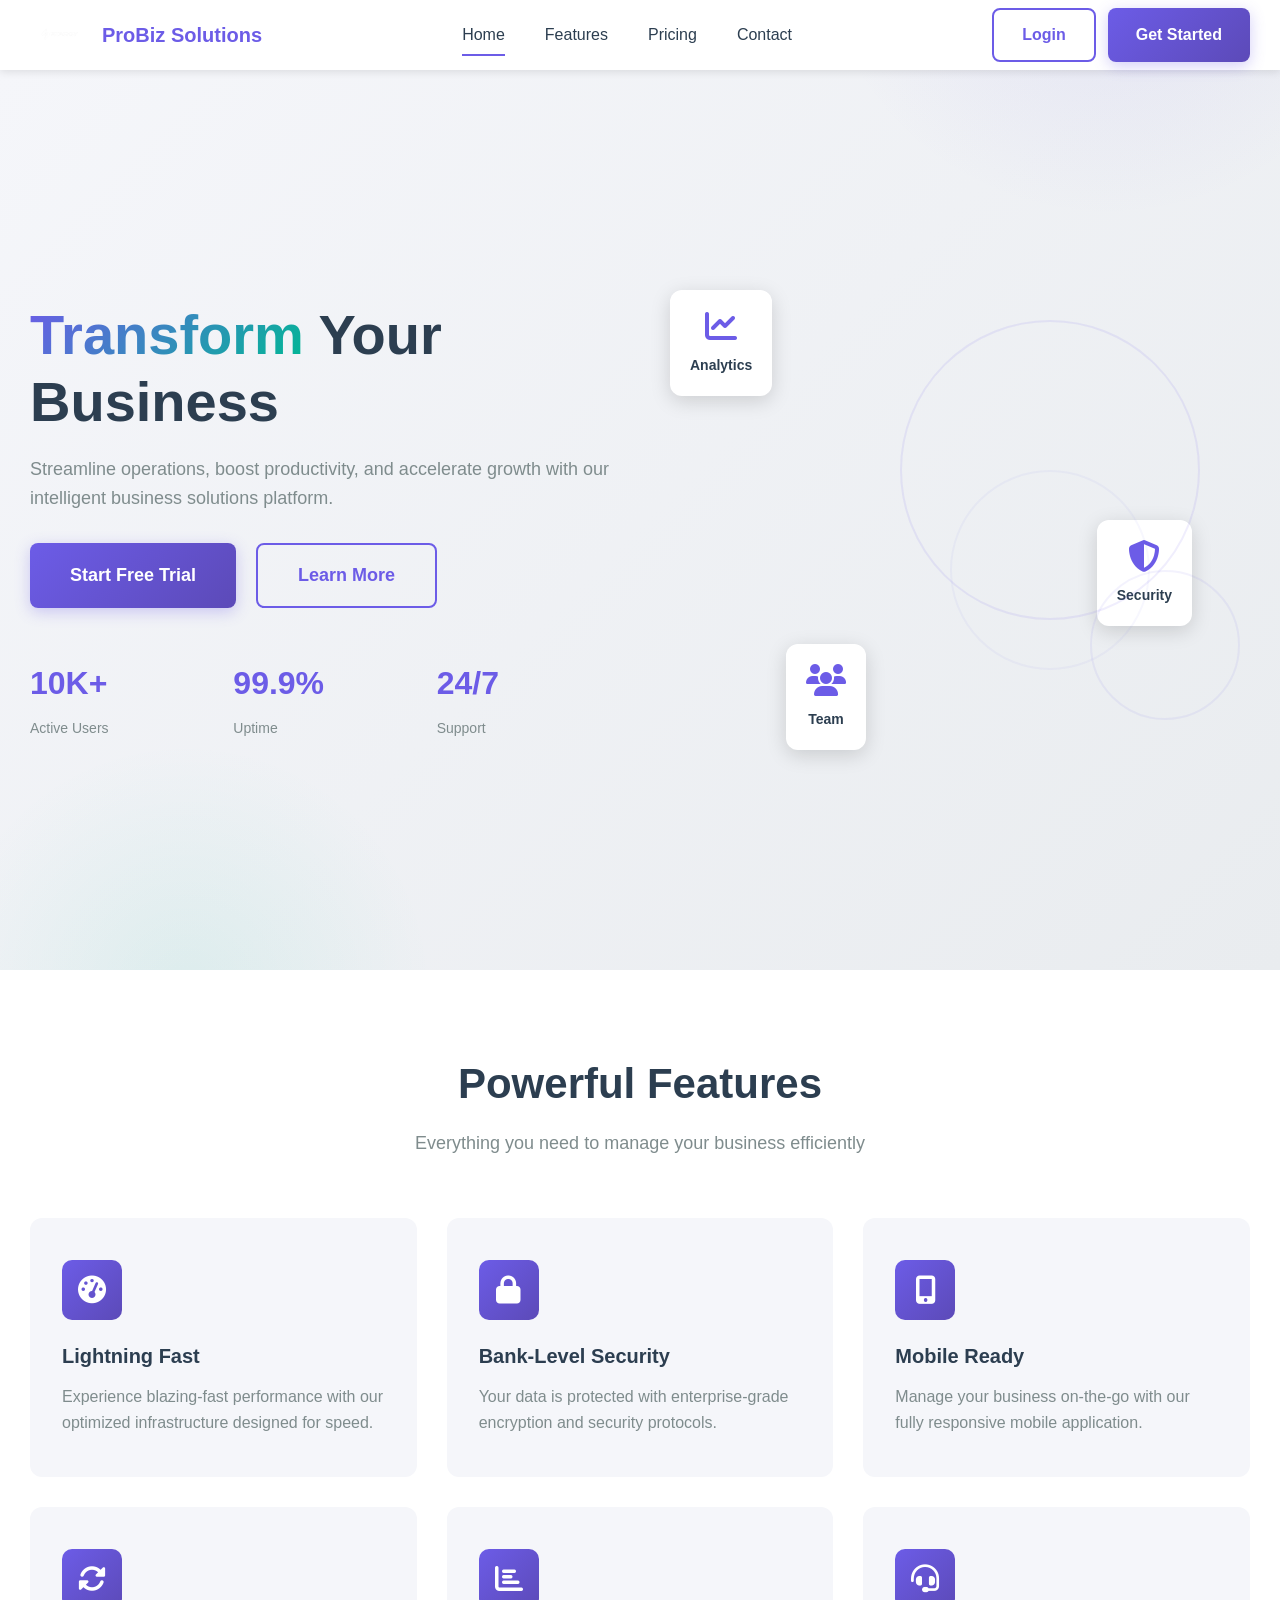
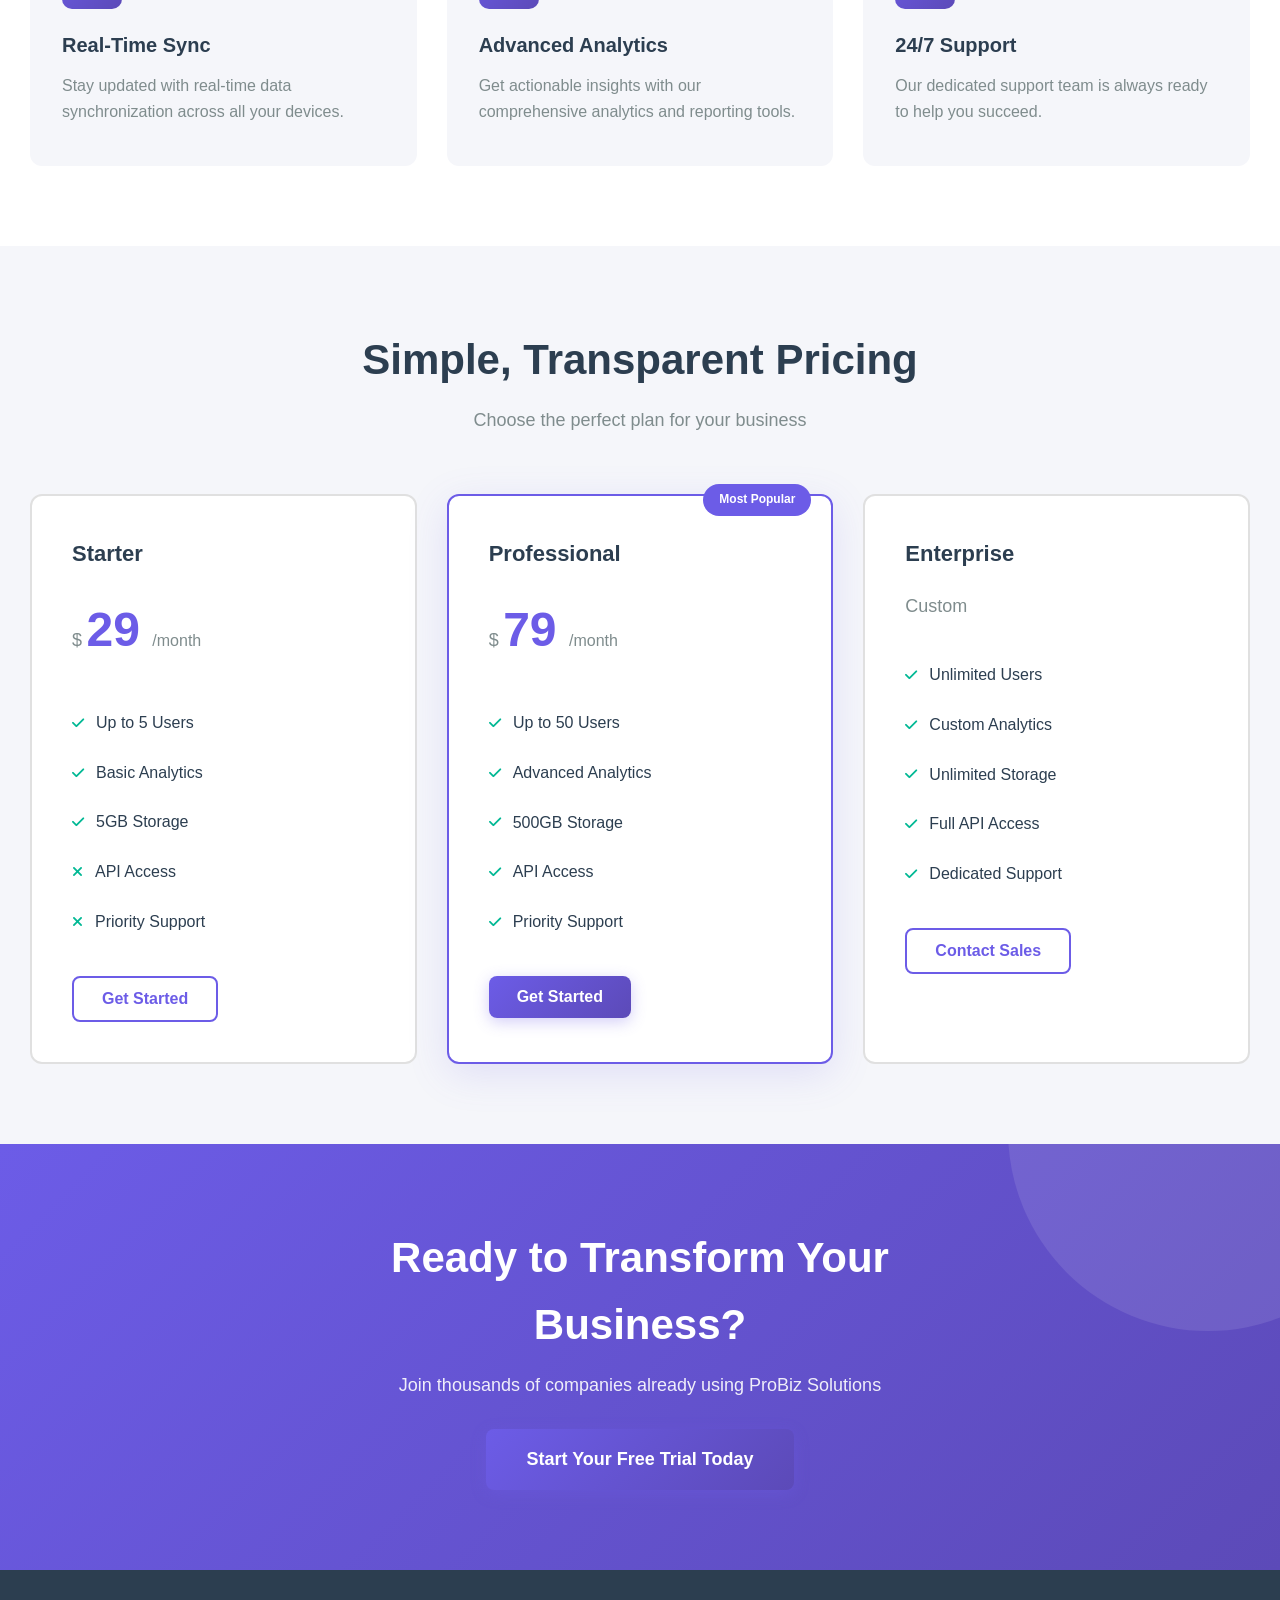
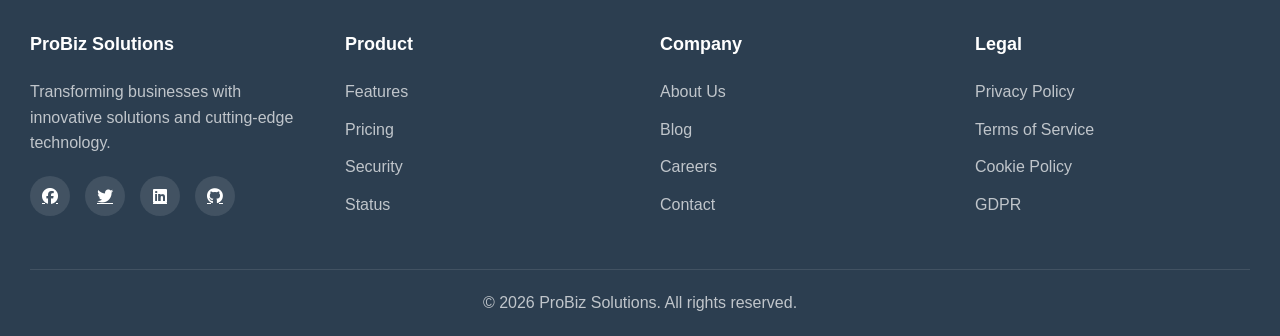
==== index.html @ b035d898 "first commit" ====
<!DOCTYPE html>
<html lang="en">
<head>
    <meta charset="UTF-8">
    <meta name="viewport" content="width=device-width, initial-scale=1.0">
    <title>ProBiz Solutions - Business Management Platform</title>
    <link rel="stylesheet" href="style.css">
    <link rel="stylesheet" href="https://cdnjs.cloudflare.com/ajax/libs/font-awesome/6.4.0/css/all.min.css">
</head>
<body>
    <!-- Navigation Bar -->
    <nav class="navbar">
        <div class="nav-container">
            <div class="logo-section">
                <img src="logo (1).webp" alt="ProBiz Logo" class="logo">
                <span class="brand-name">ProBiz Solutions</span>
            </div>
            <div class="nav-links">
                <a href="#home" class="nav-link active">Home</a>
                <a href="#features" class="nav-link">Features</a>
                <a href="#pricing" class="nav-link">Pricing</a>
                <a href="#contact" class="nav-link">Contact</a>
            </div>
            <div class="nav-buttons">
                <a href="login.html" class="btn btn-outline">Login</a>
                <a href="signup.html" class="btn btn-primary">Get Started</a>
            </div>
            <div class="hamburger" id="hamburger">
                <span></span>
                <span></span>
                <span></span>
            </div>
        </div>
    </nav>

    <!-- Hero Section -->
    <section class="hero" id="home">
        <div class="hero-content">
            <div class="hero-text">
                <h1 class="hero-title">
                    <span class="highlight">Transform</span> Your Business
                </h1>
                <p class="hero-subtitle">Streamline operations, boost productivity, and accelerate growth with our intelligent business solutions platform.</p>
                <div class="hero-buttons">
                    <a href="signup.html" class="btn btn-primary btn-large">Start Free Trial</a>
                    <a href="#features" class="btn btn-outline btn-large">Learn More</a>
                </div>
                <div class="hero-stats">
                    <div class="stat">
                        <h3>10K+</h3>
                        <p>Active Users</p>
                    </div>
                    <div class="stat">
                        <h3>99.9%</h3>
                        <p>Uptime</p>
                    </div>
                    <div class="stat">
                        <h3>24/7</h3>
                        <p>Support</p>
                    </div>
                </div>
            </div>
            <div class="hero-image">
                <div class="floating-card card-1">
                    <i class="fas fa-chart-line"></i>
                    <p>Analytics</p>
                </div>
                <div class="floating-card card-2">
                    <i class="fas fa-shield-alt"></i>
                    <p>Security</p>
                </div>
                <div class="floating-card card-3">
                    <i class="fas fa-users"></i>
                    <p>Team</p>
                </div>
                <div class="hero-illustration">
                    <div class="circle circle-1"></div>
                    <div class="circle circle-2"></div>
                    <div class="circle circle-3"></div>
                </div>
            </div>
        </div>
    </section>

    <!-- Features Section -->
    <section class="features" id="features">
        <div class="section-header">
            <h2>Powerful Features</h2>
            <p>Everything you need to manage your business efficiently</p>
        </div>
        <div class="features-grid">
            <div class="feature-card">
                <div class="feature-icon">
                    <i class="fas fa-tachometer-alt"></i>
                </div>
                <h3>Lightning Fast</h3>
                <p>Experience blazing-fast performance with our optimized infrastructure designed for speed.</p>
                <div class="feature-hover-effect"></div>
            </div>
            <div class="feature-card">
                <div class="feature-icon">
                    <i class="fas fa-lock"></i>
                </div>
                <h3>Bank-Level Security</h3>
                <p>Your data is protected with enterprise-grade encryption and security protocols.</p>
                <div class="feature-hover-effect"></div>
            </div>
            <div class="feature-card">
                <div class="feature-icon">
                    <i class="fas fa-mobile-alt"></i>
                </div>
                <h3>Mobile Ready</h3>
                <p>Manage your business on-the-go with our fully responsive mobile application.</p>
                <div class="feature-hover-effect"></div>
            </div>
            <div class="feature-card">
                <div class="feature-icon">
                    <i class="fas fa-sync-alt"></i>
                </div>
                <h3>Real-Time Sync</h3>
                <p>Stay updated with real-time data synchronization across all your devices.</p>
                <div class="feature-hover-effect"></div>
            </div>
            <div class="feature-card">
                <div class="feature-icon">
                    <i class="fas fa-chart-bar"></i>
                </div>
                <h3>Advanced Analytics</h3>
                <p>Get actionable insights with our comprehensive analytics and reporting tools.</p>
                <div class="feature-hover-effect"></div>
            </div>
            <div class="feature-card">
                <div class="feature-icon">
                    <i class="fas fa-headset"></i>
                </div>
                <h3>24/7 Support</h3>
                <p>Our dedicated support team is always ready to help you succeed.</p>
                <div class="feature-hover-effect"></div>
            </div>
        </div>
    </section>

    <!-- Pricing Section -->
    <section class="pricing" id="pricing">
        <div class="section-header">
            <h2>Simple, Transparent Pricing</h2>
            <p>Choose the perfect plan for your business</p>
        </div>
        <div class="pricing-grid">
            <div class="pricing-card">
                <h3>Starter</h3>
                <div class="price">
                    <span class="currency">$</span>
                    <span class="amount">29</span>
                    <span class="period">/month</span>
                </div>
                <ul class="pricing-features">
                    <li><i class="fas fa-check"></i> Up to 5 Users</li>
                    <li><i class="fas fa-check"></i> Basic Analytics</li>
                    <li><i class="fas fa-check"></i> 5GB Storage</li>
                    <li><i class="fas fa-times"></i> API Access</li>
                    <li><i class="fas fa-times"></i> Priority Support</li>
                </ul>
                <button class="btn btn-outline" onclick="window.location.href='signup.html'">Get Started</button>
            </div>
            <div class="pricing-card featured">
                <div class="badge">Most Popular</div>
                <h3>Professional</h3>
                <div class="price">
                    <span class="currency">$</span>
                    <span class="amount">79</span>
                    <span class="period">/month</span>
                </div>
                <ul class="pricing-features">
                    <li><i class="fas fa-check"></i> Up to 50 Users</li>
                    <li><i class="fas fa-check"></i> Advanced Analytics</li>
                    <li><i class="fas fa-check"></i> 500GB Storage</li>
                    <li><i class="fas fa-check"></i> API Access</li>
                    <li><i class="fas fa-check"></i> Priority Support</li>
                </ul>
                <button class="btn btn-primary" onclick="window.location.href='signup.html'">Get Started</button>
            </div>
            <div class="pricing-card">
                <h3>Enterprise</h3>
                <div class="price">
                    <span class="currency">Custom</span>
                </div>
                <ul class="pricing-features">
                    <li><i class="fas fa-check"></i> Unlimited Users</li>
                    <li><i class="fas fa-check"></i> Custom Analytics</li>
                    <li><i class="fas fa-check"></i> Unlimited Storage</li>
                    <li><i class="fas fa-check"></i> Full API Access</li>
                    <li><i class="fas fa-check"></i> Dedicated Support</li>
                </ul>
                <button class="btn btn-outline" onclick="window.location.href='contact.html'">Contact Sales</button>
            </div>
        </div>
    </section>

    <!-- CTA Section -->
    <section class="cta-section">
        <div class="cta-content">
            <h2>Ready to Transform Your Business?</h2>
            <p>Join thousands of companies already using ProBiz Solutions</p>
            <a href="signup.html" class="btn btn-primary btn-large">Start Your Free Trial Today</a>
        </div>
    </section>

    <!-- Footer -->
    <footer class="footer">
        <div class="footer-content">
            <div class="footer-section">
                <h4>ProBiz Solutions</h4>
                <p>Transforming businesses with innovative solutions and cutting-edge technology.</p>
                <div class="social-links">
                    <a href="#" class="social-link"><i class="fab fa-facebook"></i></a>
                    <a href="#" class="social-link"><i class="fab fa-twitter"></i></a>
                    <a href="#" class="social-link"><i class="fab fa-linkedin"></i></a>
                    <a href="#" class="social-link"><i class="fab fa-github"></i></a>
                </div>
            </div>
            <div class="footer-section">
                <h4>Product</h4>
                <ul>
                    <li><a href="#">Features</a></li>
                    <li><a href="#">Pricing</a></li>
                    <li><a href="#">Security</a></li>
                    <li><a href="#">Status</a></li>
                </ul>
            </div>
            <div class="footer-section">
                <h4>Company</h4>
                <ul>
                    <li><a href="#">About Us</a></li>
                    <li><a href="#">Blog</a></li>
                    <li><a href="#">Careers</a></li>
                    <li><a href="#">Contact</a></li>
                </ul>
            </div>
            <div class="footer-section">
                <h4>Legal</h4>
                <ul>
                    <li><a href="#">Privacy Policy</a></li>
                    <li><a href="#">Terms of Service</a></li>
                    <li><a href="#">Cookie Policy</a></li>
                    <li><a href="#">GDPR</a></li>
                </ul>
            </div>
        </div>
        <div class="footer-bottom">
            <p>&copy; 2026 ProBiz Solutions. All rights reserved.</p>
        </div>
    </footer>

    <script src="script.js"></script>
</body>
</html>
---- style.css ----
/* ============================================
   GLOBAL STYLES & CSS VARIABLES
   ============================================ */

:root {
    --primary-color: #6c5ce7;
    --secondary-color: #00b894;
    --accent-color: #fdcb6e;
    --danger-color: #ff4757;
    --dark-bg: #1a1a2e;
    --light-bg: #f5f6fa;
    --text-dark: #2c3e50;
    --text-light: #7f8c8d;
    --border-color: #e0e0e0;
    --shadow-sm: 0 2px 8px rgba(0, 0, 0, 0.1);
    --shadow-md: 0 5px 20px rgba(0, 0, 0, 0.15);
    --shadow-lg: 0 10px 40px rgba(0, 0, 0, 0.2);
    --transition: all 0.3s cubic-bezier(0.4, 0, 0.2, 1);
}

* {
    margin: 0;
    padding: 0;
    box-sizing: border-box;
}

html {
    scroll-behavior: smooth;
}

body {
    font-family: 'Segoe UI', Tahoma, Geneva, Verdana, sans-serif;
    color: var(--text-dark);
    background-color: var(--light-bg);
    line-height: 1.6;
    overflow-x: hidden;
}

/* ============================================
   SCROLLBAR STYLING
   ============================================ */

::-webkit-scrollbar {
    width: 10px;
}

::-webkit-scrollbar-track {
    background: var(--light-bg);
}

::-webkit-scrollbar-thumb {
    background: var(--primary-color);
    border-radius: 5px;
}

::-webkit-scrollbar-thumb:hover {
    background: #5c4ab8;
}

/* ============================================
   ANIMATIONS
   ============================================ */

@keyframes fadeInUp {
    from {
        opacity: 0;
        transform: translateY(30px);
    }
    to {
        opacity: 1;
        transform: translateY(0);
    }
}

@keyframes slideInLeft {
    from {
        opacity: 0;
        transform: translateX(-50px);
    }
    to {
        opacity: 1;
        transform: translateX(0);
    }
}

@keyframes slideInRight {
    from {
        opacity: 0;
        transform: translateX(50px);
    }
    to {
        opacity: 1;
        transform: translateX(0);
    }
}

@keyframes bounce {
    0%, 100% {
        transform: translateY(0);
    }
    50% {
        transform: translateY(-10px);
    }
}

@keyframes float {
    0%, 100% {
        transform: translateY(0px);
    }
    50% {
        transform: translateY(-20px);
    }
}

@keyframes pulse {
    0%, 100% {
        opacity: 1;
    }
    50% {
        opacity: 0.5;
    }
}

@keyframes glow {
    0%, 100% {
        box-shadow: 0 0 20px rgba(108, 92, 231, 0.5);
    }
    50% {
        box-shadow: 0 0 40px rgba(108, 92, 231, 0.8);
    }
}

@keyframes shimmer {
    0% {
        background-position: -1000px 0;
    }
    100% {
        background-position: 1000px 0;
    }
}

@keyframes slideDown {
    from {
        opacity: 0;
        transform: translateY(-20px);
    }
    to {
        opacity: 1;
        transform: translateY(0);
    }
}

/* ============================================
   BUTTONS
   ============================================ */

.btn {
    padding: 12px 28px;
    border: none;
    border-radius: 8px;
    font-size: 16px;
    font-weight: 600;
    cursor: pointer;
    transition: var(--transition);
    display: inline-flex;
    align-items: center;
    gap: 8px;
    text-decoration: none;
    white-space: nowrap;
    position: relative;
    overflow: hidden;
}

.btn::before {
    content: '';
    position: absolute;
    top: 50%;
    left: 50%;
    width: 0;
    height: 0;
    border-radius: 50%;
    background: rgba(255, 255, 255, 0.3);
    transform: translate(-50%, -50%);
    transition: width 0.6s, height 0.6s;
}

.btn:active::before {
    width: 300px;
    height: 300px;
}

.btn-primary {
    background: linear-gradient(135deg, var(--primary-color), #5c4ab8);
    color: white;
    box-shadow: 0 4px 15px rgba(108, 92, 231, 0.3);
}

.btn-primary:hover {
    transform: translateY(-3px);
    box-shadow: 0 8px 25px rgba(108, 92, 231, 0.5);
}

.btn-outline {
    background: transparent;
    color: var(--primary-color);
    border: 2px solid var(--primary-color);
}

.btn-outline:hover {
    background: var(--primary-color);
    color: white;
    transform: translateY(-3px);
}

.btn-large {
    padding: 16px 40px;
    font-size: 18px;
}

.btn-block {
    width: 100%;
    justify-content: center;
}

.btn-sm {
    padding: 8px 16px;
    font-size: 14px;
    background: transparent;
    color: var(--text-light);
    border: none;
    border-radius: 6px;
    transition: var(--transition);
}

.btn-sm:hover,
.btn-sm.active {
    background: var(--primary-color);
    color: white;
}

/* ============================================
   NAVBAR
   ============================================ */

.navbar {
    background: white;
    box-shadow: var(--shadow-sm);
    position: sticky;
    top: 0;
    z-index: 1000;
    animation: slideDown 0.5s ease;
}

.nav-container {
    max-width: 1400px;
    margin: 0 auto;
    padding: 0 30px;
    display: flex;
    align-items: center;
    justify-content: space-between;
    height: 70px;
}

.logo-section {
    display: flex;
    align-items: center;
    gap: 12px;
    text-decoration: none;
    color: var(--primary-color);
}

.logo {
    height: 40px;
    width: auto;
    animation: float 3s ease-in-out infinite;
}

.brand-name {
    font-size: 20px;
    font-weight: 700;
    color: var(--primary-color);
}

.nav-links {
    display: flex;
    gap: 40px;
}

.nav-link {
    color: var(--text-dark);
    text-decoration: none;
    font-weight: 500;
    position: relative;
    transition: color 0.3s ease;
}

.nav-link::after {
    content: '';
    position: absolute;
    width: 0;
    height: 2px;
    bottom: -8px;
    left: 0;
    background: var(--primary-color);
    transition: width 0.3s ease;
}

.nav-link:hover::after,
.nav-link.active::after {
    width: 100%;
}

.nav-buttons {
    display: flex;
    gap: 12px;
}

.hamburger {
    display: none;
    flex-direction: column;
    cursor: pointer;
}

.hamburger span {
    width: 25px;
    height: 3px;
    background: var(--primary-color);
    margin: 5px 0;
    border-radius: 3px;
    transition: var(--transition);
}

/* ============================================
   HERO SECTION
   ============================================ */

.hero {
    background: linear-gradient(135deg, #f5f6fa 0%, #e9ecef 100%);
    padding: 100px 30px;
    min-height: 100vh;
    display: flex;
    align-items: center;
    position: relative;
    overflow: hidden;
}

.hero::before {
    content: '';
    position: absolute;
    top: -50%;
    right: -10%;
    width: 600px;
    height: 600px;
    background: radial-gradient(circle, rgba(108, 92, 231, 0.1) 0%, transparent 70%);
    border-radius: 50%;
}

.hero::after {
    content: '';
    position: absolute;
    bottom: -30%;
    left: -5%;
    width: 500px;
    height: 500px;
    background: radial-gradient(circle, rgba(0, 184, 148, 0.08) 0%, transparent 70%);
    border-radius: 50%;
}

.hero-content {
    max-width: 1400px;
    margin: 0 auto;
    display: grid;
    grid-template-columns: 1fr 1fr;
    gap: 60px;
    align-items: center;
    z-index: 1;
}

.hero-text {
    animation: fadeInUp 0.8s ease 0.2s both;
}

.hero-title {
    font-size: 56px;
    font-weight: 800;
    line-height: 1.2;
    color: var(--text-dark);
    margin-bottom: 20px;
}

.highlight {
    background: linear-gradient(135deg, var(--primary-color), var(--secondary-color));
    -webkit-background-clip: text;
    -webkit-text-fill-color: transparent;
    background-clip: text;
}

.hero-subtitle {
    font-size: 18px;
    color: var(--text-light);
    margin-bottom: 30px;
}

.hero-buttons {
    display: flex;
    gap: 20px;
    margin-bottom: 50px;
    flex-wrap: wrap;
}

.hero-stats {
    display: grid;
    grid-template-columns: repeat(3, 1fr);
    gap: 30px;
}

.stat {
    animation: fadeInUp 0.8s ease 0.4s both;
}

.stat h3 {
    font-size: 32px;
    color: var(--primary-color);
    margin-bottom: 8px;
}

.stat p {
    color: var(--text-light);
    font-size: 14px;
}

.hero-image {
    position: relative;
    height: 500px;
    animation: slideInRight 0.8s ease 0.2s both;
}

.floating-card {
    position: absolute;
    background: white;
    padding: 20px;
    border-radius: 12px;
    box-shadow: var(--shadow-md);
    display: flex;
    flex-direction: column;
    align-items: center;
    gap: 12px;
    animation: float 4s ease-in-out infinite;
}

.floating-card i {
    font-size: 32px;
    color: var(--primary-color);
}

.floating-card p {
    font-weight: 600;
    font-size: 14px;
    color: var(--text-dark);
}

.card-1 {
    top: 20px;
    left: 0;
    animation-delay: 0s;
}

.card-2 {
    top: 50%;
    right: 10%;
    animation-delay: 1s;
}

.card-3 {
    bottom: 20px;
    left: 20%;
    animation-delay: 2s;
}

.hero-illustration {
    position: relative;
    width: 100%;
    height: 100%;
}

.circle {
    position: absolute;
    border-radius: 50%;
    border: 2px solid var(--primary-color);
}

.circle-1 {
    width: 300px;
    height: 300px;
    top: 50px;
    right: 50px;
    opacity: 0.1;
    animation: float 6s ease-in-out infinite;
}

.circle-2 {
    width: 200px;
    height: 200px;
    bottom: 100px;
    right: 100px;
    opacity: 0.05;
    animation: float 8s ease-in-out infinite;
    animation-delay: 1s;
}

.circle-3 {
    width: 150px;
    height: 150px;
    top: 300px;
    right: 10px;
    opacity: 0.08;
    animation: float 7s ease-in-out infinite;
    animation-delay: 2s;
}

/* ============================================
   FEATURES SECTION
   ============================================ */

.features {
    padding: 80px 30px;
    background: white;
}

.section-header {
    text-align: center;
    margin-bottom: 60px;
    animation: fadeInUp 0.8s ease;
}

.section-header h2 {
    font-size: 42px;
    font-weight: 800;
    margin-bottom: 12px;
    color: var(--text-dark);
}

.section-header p {
    font-size: 18px;
    color: var(--text-light);
}

.features-grid {
    max-width: 1400px;
    margin: 0 auto;
    display: grid;
    grid-template-columns: repeat(auto-fit, minmax(350px, 1fr));
    gap: 30px;
}

.feature-card {
    background: var(--light-bg);
    padding: 40px 30px;
    border-radius: 12px;
    position: relative;
    overflow: hidden;
    animation: fadeInUp 0.8s ease both;
    cursor: pointer;
    transition: var(--transition);
    border: 2px solid transparent;
}

.feature-card:nth-child(1) {
    animation-delay: 0.1s;
}

.feature-card:nth-child(2) {
    animation-delay: 0.2s;
}

.feature-card:nth-child(3) {
    animation-delay: 0.3s;
}

.feature-card:nth-child(4) {
    animation-delay: 0.4s;
}

.feature-card:nth-child(5) {
    animation-delay: 0.5s;
}

.feature-card:nth-child(6) {
    animation-delay: 0.6s;
}

.feature-card:hover {
    transform: translateY(-10px);
    background: white;
    border-color: var(--primary-color);
    box-shadow: var(--shadow-lg);
}

.feature-icon {
    width: 60px;
    height: 60px;
    background: linear-gradient(135deg, var(--primary-color), #5c4ab8);
    border-radius: 10px;
    display: flex;
    align-items: center;
    justify-content: center;
    font-size: 28px;
    color: white;
    margin-bottom: 20px;
    transition: var(--transition);
}

.feature-card:hover .feature-icon {
    transform: scale(1.1) rotate(5deg);
}

.feature-card h3 {
    font-size: 20px;
    margin-bottom: 12px;
    color: var(--text-dark);
}

.feature-card p {
    color: var(--text-light);
    line-height: 1.6;
}

.feature-hover-effect {
    position: absolute;
    top: 0;
    left: -100%;
    width: 100%;
    height: 100%;
    background: linear-gradient(90deg, transparent, rgba(255, 255, 255, 0.3), transparent);
    animation: none;
    transition: left 0.5s ease;
}

.feature-card:hover .feature-hover-effect {
    left: 100%;
}

/* ============================================
   PRICING SECTION
   ============================================ */

.pricing {
    padding: 80px 30px;
    background: var(--light-bg);
}

.pricing-grid {
    max-width: 1400px;
    margin: 0 auto;
    display: grid;
    grid-template-columns: repeat(auto-fit, minmax(300px, 1fr));
    gap: 30px;
}

.pricing-card {
    background: white;
    padding: 40px;
    border-radius: 12px;
    position: relative;
    transition: var(--transition);
    animation: fadeInUp 0.8s ease both;
    border: 2px solid var(--border-color);
}

.pricing-card:nth-child(1) {
    animation-delay: 0.1s;
}

.pricing-card:nth-child(2) {
    animation-delay: 0.2s;
}

.pricing-card:nth-child(3) {
    animation-delay: 0.3s;
}

.pricing-card:hover {
    transform: translateY(-10px);
    box-shadow: var(--shadow-lg);
    border-color: var(--primary-color);
}

.pricing-card.featured {
    border: 2px solid var(--primary-color);
    box-shadow: 0 10px 40px rgba(108, 92, 231, 0.15);
    transform: scale(1.05);
}

.badge {
    position: absolute;
    top: -12px;
    right: 20px;
    background: var(--primary-color);
    color: white;
    padding: 6px 16px;
    border-radius: 20px;
    font-size: 12px;
    font-weight: 600;
}

.pricing-card h3 {
    font-size: 22px;
    margin-bottom: 20px;
    color: var(--text-dark);
}

.price {
    margin-bottom: 30px;
}

.currency {
    font-size: 18px;
    color: var(--text-light);
}

.amount {
    font-size: 48px;
    font-weight: 800;
    color: var(--primary-color);
}

.period {
    font-size: 16px;
    color: var(--text-light);
    margin-left: 8px;
}

.pricing-features {
    list-style: none;
    margin-bottom: 30px;
}

.pricing-features li {
    padding: 12px 0;
    color: var(--text-dark);
    display: flex;
    align-items: center;
    gap: 12px;
}

.pricing-features i {
    color: var(--secondary-color);
    font-size: 14px;
}

/* ============================================
   CTA SECTION
   ============================================ */

.cta-section {
    padding: 80px 30px;
    background: linear-gradient(135deg, var(--primary-color), #5c4ab8);
    text-align: center;
    color: white;
    position: relative;
    overflow: hidden;
}

.cta-section::before {
    content: '';
    position: absolute;
    top: -50%;
    right: -10%;
    width: 400px;
    height: 400px;
    background: rgba(255, 255, 255, 0.1);
    border-radius: 50%;
}

.cta-content {
    max-width: 700px;
    margin: 0 auto;
    position: relative;
    z-index: 1;
    animation: fadeInUp 0.8s ease;
}

.cta-section h2 {
    font-size: 42px;
    margin-bottom: 12px;
    font-weight: 800;
}

.cta-section p {
    font-size: 18px;
    margin-bottom: 30px;
    opacity: 0.9;
}

/* ============================================
   FOOTER
   ============================================ */

.footer {
    background: var(--text-dark);
    color: white;
    padding: 60px 30px 20px;
}

.footer-content {
    max-width: 1400px;
    margin: 0 auto;
    display: grid;
    grid-template-columns: repeat(auto-fit, minmax(250px, 1fr));
    gap: 40px;
    margin-bottom: 40px;
}

.footer-section h4 {
    margin-bottom: 20px;
    font-size: 18px;
}

.footer-section p {
    color: rgba(255, 255, 255, 0.7);
    line-height: 1.6;
}

.footer-section ul {
    list-style: none;
}

.footer-section ul li {
    margin-bottom: 12px;
}

.footer-section ul li a {
    color: rgba(255, 255, 255, 0.7);
    text-decoration: none;
    transition: var(--transition);
}

.footer-section ul li a:hover {
    color: white;
    padding-left: 5px;
}

.social-links {
    display: flex;
    gap: 15px;
    margin-top: 20px;
}

.social-link {
    width: 40px;
    height: 40px;
    background: rgba(255, 255, 255, 0.1);
    border-radius: 50%;
    display: flex;
    align-items: center;
    justify-content: center;
    color: white;
    transition: var(--transition);
}

.social-link:hover {
    background: var(--primary-color);
    transform: translateY(-3px);
}

.footer-bottom {
    text-align: center;
    padding-top: 20px;
    border-top: 1px solid rgba(255, 255, 255, 0.1);
    color: rgba(255, 255, 255, 0.7);
}

/* ============================================
   AUTHENTICATION PAGES
   ============================================ */

.auth-body {
    background: linear-gradient(135deg, #f5f6fa 0%, #e9ecef 100%);
    min-height: 100vh;
    display: flex;
    align-items: center;
    justify-content: center;
    padding: 20px;
}

.auth-container {
    display: grid;
    grid-template-columns: 1fr 1fr;
    gap: 0;
    background: white;
    border-radius: 12px;
    overflow: hidden;
    box-shadow: var(--shadow-lg);
    max-width: 1000px;
    width: 100%;
    animation: fadeInUp 0.6s ease;
}

.auth-left {
    background: linear-gradient(135deg, var(--primary-color), #5c4ab8);
    color: white;
    padding: 60px;
    display: flex;
    align-items: center;
    justify-content: center;
    position: relative;
    overflow: hidden;
}

.auth-left::before {
    content: '';
    position: absolute;
    top: -50%;
    right: -20%;
    width: 400px;
    height: 400px;
    background: rgba(255, 255, 255, 0.1);
    border-radius: 50%;
    animation: float 6s ease-in-out infinite;
}

.auth-left::after {
    content: '';
    position: absolute;
    bottom: -30%;
    left: 10%;
    width: 300px;
    height: 300px;
    background: rgba(255, 255, 255, 0.08);
    border-radius: 50%;
    animation: float 8s ease-in-out infinite;
    animation-delay: 1s;
}

.auth-left-content {
    position: relative;
    z-index: 1;
}

.auth-left h1 {
    font-size: 36px;
    margin-bottom: 12px;
    font-weight: 800;
}

.auth-left > p {
    font-size: 16px;
    opacity: 0.9;
    margin-bottom: 40px;
}

.auth-benefits {
    animation: fadeInUp 0.8s ease 0.2s both;
}

.benefit {
    display: flex;
    align-items: center;
    gap: 12px;
    margin-bottom: 20px;
    font-size: 14px;
}

.benefit i {
    font-size: 18px;
    flex-shrink: 0;
}

.auth-illustration {
    position: absolute;
    bottom: 0;
    right: 0;
    width: 300px;
    height: 300px;
}

.floating-shape {
    position: absolute;
    border-radius: 50%;
    animation: float 6s ease-in-out infinite;
}

.shape-1 {
    width: 80px;
    height: 80px;
    bottom: 50px;
    right: 60px;
    background: rgba(255, 255, 255, 0.1);
}

.shape-2 {
    width: 50px;
    height: 50px;
    bottom: 100px;
    right: 20px;
    background: rgba(255, 255, 255, 0.15);
    animation-delay: 1s;
}

.shape-3 {
    width: 100px;
    height: 100px;
    bottom: 20px;
    right: 150px;
    background: rgba(255, 255, 255, 0.08);
    animation-delay: 2s;
}

.auth-right {
    padding: 60px;
    display: flex;
    align-items: center;
    justify-content: center;
}

.auth-card {
    width: 100%;
    max-width: 400px;
}

.auth-header {
    text-align: center;
    margin-bottom: 40px;
    animation: slideDown 0.5s ease;
}

.auth-logo {
    height: 40px;
    width: auto;
    margin-bottom: 16px;
    animation: float 3s ease-in-out infinite;
}

.auth-header h2 {
    font-size: 24px;
    color: var(--text-dark);
}

.auth-form {
    animation: fadeInUp 0.8s ease 0.1s both;
}

.form-group {
    margin-bottom: 20px;
}

.form-row {
    display: grid;
    grid-template-columns: 1fr 1fr;
    gap: 15px;
}

.form-group label {
    display: block;
    margin-bottom: 8px;
    font-weight: 600;
    color: var(--text-dark);
    font-size: 14px;
}

.input-wrapper {
    position: relative;
    display: flex;
    align-items: center;
}

.input-wrapper i {
    position: absolute;
    left: 15px;
    color: var(--text-light);
    font-size: 14px;
}

.input-wrapper input,
.input-wrapper select {
    width: 100%;
    padding: 12px 15px 12px 40px;
    border: 2px solid var(--border-color);
    border-radius: 8px;
    font-size: 14px;
    transition: var(--transition);
    background: var(--light-bg);
}

.input-wrapper input:focus,
.input-wrapper select:focus {
    outline: none;
    border-color: var(--primary-color);
    background: white;
    box-shadow: 0 0 0 3px rgba(108, 92, 231, 0.1);
}

.toggle-password {
    position: absolute;
    right: 12px;
    background: none;
    border: none;
    cursor: pointer;
    color: var(--text-light);
    font-size: 14px;
    transition: var(--transition);
}

.toggle-password:hover {
    color: var(--primary-color);
}

.select-wrapper {
    position: relative;
}

.select-wrapper::after {
    content: '';
    position: absolute;
    right: 12px;
    top: 50%;
    transform: translateY(-50%);
    pointer-events: none;
}

.password-strength {
    height: 4px;
    background: var(--border-color);
    border-radius: 2px;
    overflow: hidden;
    margin-top: 8px;
}

.strength-bar {
    height: 100%;
    width: 0%;
    border-radius: 2px;
    transition: width 0.3s ease;
}

/* Error Messages */
.error-message {
    display: block;
    font-size: 12px;
    margin-top: 6px;
    min-height: 16px;
    animation: fadeInUp 0.3s ease;
    font-weight: 500;
}

.error-message:empty {
    display: none;
}

.form-options {
    display: flex;
    justify-content: space-between;
    align-items: center;
    margin-bottom: 20px;
    font-size: 14px;
}

.checkbox {
    display: flex;
    align-items: center;
    cursor: pointer;
    gap: 8px;
    user-select: none;
}

.checkbox input {
    cursor: pointer;
    width: 18px;
    height: 18px;
    accent-color: var(--primary-color);
}

.forgot-password {
    color: var(--primary-color);
    text-decoration: none;
    transition: var(--transition);
}

.forgot-password:hover {
    text-decoration: underline;
}

.divider {
    display: flex;
    align-items: center;
    gap: 12px;
    margin: 30px 0;
    color: var(--text-light);
    font-size: 14px;
}

.divider::before,
.divider::after {
    content: '';
    flex: 1;
    height: 1px;
    background: var(--border-color);
}

.social-login {
    display: grid;
    grid-template-columns: 1fr 1fr;
    gap: 12px;
    margin-bottom: 20px;
}

.social-btn {
    padding: 12px;
    border: 2px solid var(--border-color);
    background: var(--light-bg);
    border-radius: 8px;
    cursor: pointer;
    transition: var(--transition);
    display: flex;
    align-items: center;
    justify-content: center;
    gap: 8px;
    font-size: 14px;
    font-weight: 600;
}

.social-btn:hover {
    border-color: var(--primary-color);
    background: white;
    color: var(--primary-color);
}

.google-btn:hover {
    background: rgba(244, 67, 54, 0.05);
    border-color: #f44336;
    color: #f44336;
}

.facebook-btn:hover {
    background: rgba(66, 103, 178, 0.05);
    border-color: #4267b2;
    color: #4267b2;
}

.auth-footer {
    text-align: center;
    font-size: 14px;
    color: var(--text-light);
}

.auth-link {
    color: var(--primary-color);
    text-decoration: none;
    font-weight: 600;
    transition: var(--transition);
}

.auth-link:hover {
    text-decoration: underline;
}

/* ============================================
   DASHBOARD
   ============================================ */

.sidebar {
    position: fixed;
    left: 0;
    top: 0;
    width: 250px;
    height: 100vh;
    background: var(--dark-bg);
    overflow-y: auto;
    z-index: 900;
    animation: slideInLeft 0.4s ease;
}

.sidebar-header {
    padding: 20px;
    display: flex;
    align-items: center;
    gap: 12px;
    border-bottom: 1px solid rgba(255, 255, 255, 0.1);
    position: relative;
}

.sidebar-logo {
    height: 35px;
    width: auto;
}

.sidebar-title {
    color: white;
    font-weight: 700;
    font-size: 18px;
    flex: 1;
}

.sidebar-toggle {
    display: none;
    background: none;
    border: none;
    color: white;
    cursor: pointer;
    font-size: 18px;
}

.sidebar-nav {
    padding: 20px 0;
}

.nav-item {
    padding: 12px 20px;
    display: flex;
    align-items: center;
    gap: 12px;
    color: rgba(255, 255, 255, 0.7);
    text-decoration: none;
    transition: var(--transition);
    position: relative;
}

.nav-item i {
    font-size: 16px;
    width: 20px;
}

.nav-item:hover,
.nav-item.active {
    color: white;
    background: rgba(108, 92, 231, 0.2);
    border-left: 3px solid var(--primary-color);
    padding-left: 17px;
}

.sidebar-footer {
    position: absolute;
    bottom: 20px;
    width: 100%;
    padding: 0 20px;
}

.sidebar-footer .nav-item {
    padding: 12px 0;
}

.dashboard-wrapper {
    margin-left: 250px;
    background: var(--light-bg);
    min-height: 100vh;
}

.dashboard-header {
    background: white;
    padding: 20px 30px;
    display: flex;
    align-items: center;
    gap: 30px;
    box-shadow: var(--shadow-sm);
    position: sticky;
    top: 0;
    z-index: 100;
}

.menu-toggle {
    display: none;
    background: none;
    border: none;
    font-size: 20px;
    cursor: pointer;
    color: var(--primary-color);
}

.header-search {
    flex: 1;
    position: relative;
    display: flex;
    align-items: center;
}

.header-search i {
    position: absolute;
    left: 15px;
    color: var(--text-light);
}

.header-search input {
    width: 100%;
    max-width: 300px;
    padding: 10px 15px 10px 40px;
    border: 2px solid var(--border-color);
    border-radius: 8px;
    transition: var(--transition);
}

.header-search input:focus {
    outline: none;
    border-color: var(--primary-color);
    box-shadow: 0 0 0 3px rgba(108, 92, 231, 0.1);
}

.header-actions {
    display: flex;
    align-items: center;
    gap: 30px;
}

.notification-btn {
    background: none;
    border: none;
    font-size: 18px;
    cursor: pointer;
    color: var(--text-light);
    position: relative;
    transition: var(--transition);
}

.notification-btn:hover {
    color: var(--primary-color);
}

.notification-badge {
    position: absolute;
    top: -8px;
    right: -8px;
    background: var(--danger-color);
    color: white;
    font-size: 10px;
    width: 18px;
    height: 18px;
    border-radius: 50%;
    display: flex;
    align-items: center;
    justify-content: center;
    animation: pulse 2s ease infinite;
}

.user-profile {
    display: flex;
    align-items: center;
    gap: 12px;
    cursor: pointer;
}

.profile-avatar {
    width: 40px;
    height: 40px;
    border-radius: 50%;
    background: linear-gradient(135deg, var(--primary-color), #5c4ab8);
    color: white;
    display: flex;
    align-items: center;
    justify-content: center;
    font-weight: 700;
}

.profile-info p {
    margin: 0;
    font-size: 14px;
}

.profile-name {
    font-weight: 600;
    color: var(--text-dark);
}

.profile-role {
    color: var(--text-light);
    font-size: 12px;
}

.dashboard-content {
    padding: 30px;
}

.welcome-section {
    background: white;
    padding: 30px;
    border-radius: 12px;
    margin-bottom: 30px;
    display: flex;
    justify-content: space-between;
    align-items: center;
    box-shadow: var(--shadow-sm);
    animation: fadeInUp 0.6s ease;
}

.welcome-text h1 {
    font-size: 28px;
    margin-bottom: 8px;
    color: var(--text-dark);
}

.welcome-text p {
    color: var(--text-light);
}

.stats-grid {
    display: grid;
    grid-template-columns: repeat(auto-fit, minmax(250px, 1fr));
    gap: 20px;
    margin-bottom: 30px;
}

.stat-card {
    background: white;
    padding: 25px;
    border-radius: 12px;
    box-shadow: var(--shadow-sm);
    display: flex;
    gap: 20px;
    animation: fadeInUp 0.6s ease both;
    transition: var(--transition);
}

.stat-card:nth-child(1) {
    animation-delay: 0.1s;
}

.stat-card:nth-child(2) {
    animation-delay: 0.2s;
}

.stat-card:nth-child(3) {
    animation-delay: 0.3s;
}

.stat-card:nth-child(4) {
    animation-delay: 0.4s;
}

.stat-card:hover {
    transform: translateY(-5px);
    box-shadow: var(--shadow-md);
}

.stat-icon {
    width: 60px;
    height: 60px;
    border-radius: 10px;
    display: flex;
    align-items: center;
    justify-content: center;
    font-size: 24px;
    color: white;
}

.stat-icon.revenue {
    background: linear-gradient(135deg, #6c5ce7, #5c4ab8);
}

.stat-icon.users {
    background: linear-gradient(135deg, #00b894, #00a86f);
}

.stat-icon.projects {
    background: linear-gradient(135deg, #fdcb6e, #ffa502);
}

.stat-icon.tasks {
    background: linear-gradient(135deg, #fd79a8, #ff4757);
}

.stat-value {
    font-size: 24px;
    font-weight: 800;
    color: var(--text-dark);
}

.stat-change {
    font-size: 12px;
    margin-top: 5px;
}

.stat-change.positive {
    color: var(--secondary-color);
}

.charts-section {
    display: grid;
    grid-template-columns: repeat(auto-fit, minmax(400px, 1fr));
    gap: 20px;
    margin-bottom: 30px;
}

.chart-container {
    background: white;
    padding: 25px;
    border-radius: 12px;
    box-shadow: var(--shadow-sm);
    animation: fadeInUp 0.6s ease both;
}

.chart-container:nth-child(1) {
    animation-delay: 0.2s;
}

.chart-container:nth-child(2) {
    animation-delay: 0.3s;
}

.chart-header {
    display: flex;
    justify-content: space-between;
    align-items: center;
    margin-bottom: 20px;
}

.chart-header h3 {
    font-size: 18px;
    color: var(--text-dark);
}

.chart-controls {
    display: flex;
    gap: 8px;
}

.activity-section {
    background: white;
    padding: 25px;
    border-radius: 12px;
    box-shadow: var(--shadow-sm);
    margin-bottom: 30px;
    animation: fadeInUp 0.6s ease 0.4s both;
}

.activity-header {
    display: flex;
    justify-content: space-between;
    align-items: center;
    margin-bottom: 20px;
    padding-bottom: 15px;
    border-bottom: 1px solid var(--border-color);
}

.activity-header h3 {
    font-size: 18px;
    color: var(--text-dark);
}

.view-all {
    color: var(--primary-color);
    text-decoration: none;
    font-size: 14px;
    font-weight: 600;
    transition: var(--transition);
}

.view-all:hover {
    text-decoration: underline;
}

.activity-list {
    display: flex;
    flex-direction: column;
    gap: 15px;
}

.activity-item {
    display: flex;
    gap: 15px;
    padding: 15px;
    border-radius: 8px;
    background: var(--light-bg);
    transition: var(--transition);
}

.activity-item:hover {
    background: #f0f1f5;
}

.activity-icon {
    width: 40px;
    height: 40px;
    border-radius: 50%;
    display: flex;
    align-items: center;
    justify-content: center;
    font-size: 16px;
    flex-shrink: 0;
    color: white;
}

.activity-icon.success {
    background: rgba(0, 184, 148, 0.2);
    color: var(--secondary-color);
}

.activity-icon.info {
    background: rgba(108, 92, 231, 0.2);
    color: var(--primary-color);
}

.activity-icon.warning {
    background: rgba(255, 165, 2, 0.2);
    color: #ffa502;
}

.activity-info h4 {
    font-size: 14px;
    color: var(--text-dark);
    margin-bottom: 4px;
}

.activity-info p {
    font-size: 13px;
    color: var(--text-light);
    margin-bottom: 8px;
}

.activity-time {
    font-size: 11px;
    color: #999;
}

.quick-actions {
    display: grid;
    grid-template-columns: repeat(auto-fit, minmax(200px, 1fr));
    gap: 20px;
    margin-bottom: 30px;
}

.action-card {
    background: white;
    padding: 30px;
    border-radius: 12px;
    text-align: center;
    box-shadow: var(--shadow-sm);
    animation: fadeInUp 0.6s ease both;
    transition: var(--transition);
    cursor: pointer;
}

.action-card:nth-child(1) {
    animation-delay: 0.1s;
}

.action-card:nth-child(2) {
    animation-delay: 0.2s;
}

.action-card:nth-child(3) {
    animation-delay: 0.3s;
}

.action-card:nth-child(4) {
    animation-delay: 0.4s;
}

.action-card:hover {
    transform: translateY(-10px);
    box-shadow: var(--shadow-md);
}

.action-card i {
    font-size: 36px;
    color: var(--primary-color);
    margin-bottom: 12px;
    display: block;
}

.action-card h4 {
    font-size: 16px;
    color: var(--text-dark);
    margin-bottom: 8px;
}

.action-card p {
    font-size: 13px;
    color: var(--text-light);
}

/* ============================================
   RESPONSIVE DESIGN
   ============================================ */

@media (max-width: 1200px) {
    .nav-container {
        padding: 0 20px;
    }

    .hero-content {
        gap: 40px;
    }

    .hero-title {
        font-size: 42px;
    }

    .charts-section {
        grid-template-columns: 1fr;
    }
}

@media (max-width: 992px) {
    .nav-links {
        display: none;
    }

    .hamburger {
        display: flex;
    }

    .hero {
        padding: 60px 20px;
    }

    .hero-content {
        grid-template-columns: 1fr;
        gap: 30px;
    }

    .hero-image {
        display: none;
    }

    .hero-title {
        font-size: 36px;
    }

    .features-grid {
        grid-template-columns: repeat(auto-fit, minmax(300px, 1fr));
    }

    .auth-container {
        grid-template-columns: 1fr;
    }

    .auth-left {
        display: none;
    }

    .auth-right {
        padding: 40px 30px;
    }

    .dashboard-wrapper {
        margin-left: 0;
    }

    .sidebar {
        transform: translateX(-100%);
        transition: transform 0.3s ease;
    }

    .sidebar.active {
        transform: translateX(0);
    }

    .menu-toggle {
        display: block;
    }

    .sidebar-toggle {
        display: block;
    }

    .dashboard-header {
        gap: 15px;
    }

    .header-search input {
        max-width: 100%;
    }

    .welcome-section {
        flex-direction: column;
        text-align: center;
        gap: 15px;
    }

    .stats-grid {
        grid-template-columns: repeat(auto-fit, minmax(200px, 1fr));
    }
}

@media (max-width: 768px) {
    .nav-container {
        padding: 0 15px;
    }

    .nav-buttons {
        gap: 8px;
    }

    .btn {
        padding: 10px 20px;
        font-size: 14px;
    }

    .btn-large {
        padding: 14px 28px;
        font-size: 16px;
    }

    .hero {
        padding: 40px 15px;
        min-height: auto;
    }

    .hero-title {
        font-size: 28px;
    }

    .hero-subtitle {
        font-size: 16px;
    }

    .hero-buttons {
        flex-direction: column;
    }

    .hero-stats {
        grid-template-columns: 1fr;
        gap: 15px;
    }

    .section-header h2 {
        font-size: 32px;
    }

    .features-grid {
        grid-template-columns: 1fr;
        gap: 20px;
    }

    .pricing-card.featured {
        transform: scale(1);
    }

    .form-row {
        grid-template-columns: 1fr;
    }

    .social-login {
        grid-template-columns: 1fr;
    }

    .auth-header {
        margin-bottom: 30px;
    }

    .auth-right {
        padding: 30px 20px;
    }

    .dashboard-header {
        flex-wrap: wrap;
        padding: 15px 20px;
    }

    .header-search {
        width: 100%;
        order: 3;
    }

    .header-search input {
        max-width: 100%;
        width: 100%;
    }

    .header-actions {
        gap: 15px;
    }

    .dashboard-content {
        padding: 15px;
    }

    .welcome-section {
        padding: 20px;
    }

    .stats-grid {
        grid-template-columns: 1fr;
        gap: 15px;
    }

    .stat-card {
        flex-direction: column;
        text-align: center;
    }

    .charts-section {
        gap: 15px;
    }

    .chart-container {
        padding: 20px;
    }

    .activity-section {
        padding: 20px;
    }

    .quick-actions {
        grid-template-columns: repeat(2, 1fr);
        gap: 15px;
    }
}

@media (max-width: 480px) {
    .nav-container {
        height: 60px;
    }

    .logo {
        height: 30px;
    }

    .brand-name {
        font-size: 16px;
    }

    .btn {
        padding: 10px 16px;
        font-size: 12px;
    }

    .hero-title {
        font-size: 24px;
    }

    .hero-subtitle {
        font-size: 14px;
    }

    .section-header h2 {
        font-size: 24px;
    }

    .section-header p {
        font-size: 14px;
    }

    .features-grid {
        gap: 15px;
    }

    .feature-card {
        padding: 20px;
    }

    .pricing-grid {
        grid-template-columns: 1fr;
    }

    .cta-section h2 {
        font-size: 28px;
    }

    .sidebar {
        width: 80%;
        max-width: 250px;
    }

    .quick-actions {
        grid-template-columns: 1fr;
    }

    .action-card {
        padding: 20px;
    }

    .form-group {
        margin-bottom: 15px;
    }

    .footer-content {
        grid-template-columns: 1fr;
        gap: 30px;
    }
}
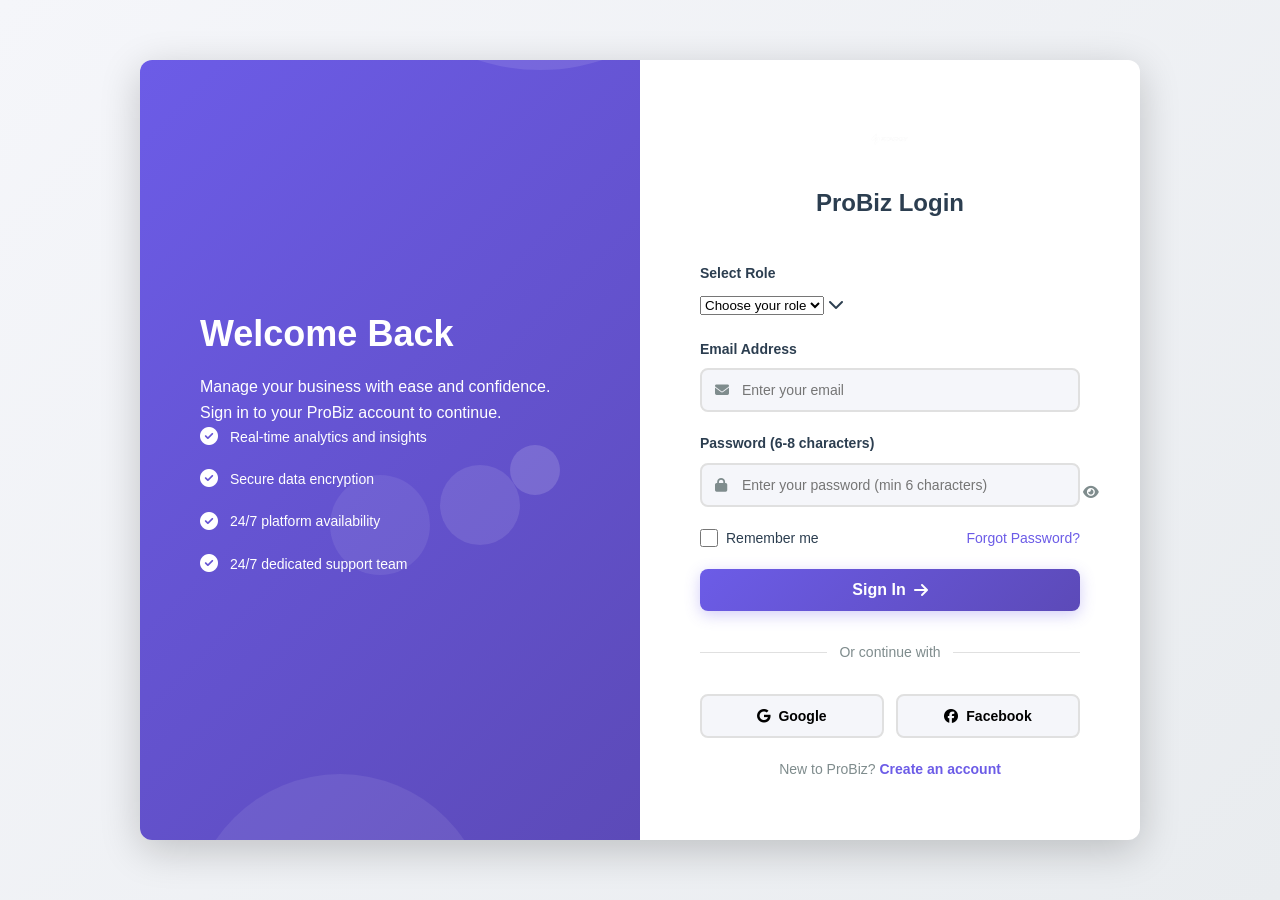
==== commit bfcfc093: "first commit" ====
--- a/index.html
+++ b/index.html
@@ -3,255 +3,232 @@
 <head>
     <meta charset="UTF-8">
     <meta name="viewport" content="width=device-width, initial-scale=1.0">
-    <title>ProBiz Solutions - Business Management Platform</title>
+    <title>Login - ProBiz Solutions</title>
     <link rel="stylesheet" href="style.css">
     <link rel="stylesheet" href="https://cdnjs.cloudflare.com/ajax/libs/font-awesome/6.4.0/css/all.min.css">
 </head>
-<body>
-    <!-- Navigation Bar -->
-    <nav class="navbar">
-        <div class="nav-container">
-            <div class="logo-section">
-                <img src="logo (1).webp" alt="ProBiz Logo" class="logo">
-                <span class="brand-name">ProBiz Solutions</span>
-            </div>
-            <div class="nav-links">
-                <a href="#home" class="nav-link active">Home</a>
-                <a href="#features" class="nav-link">Features</a>
-                <a href="#pricing" class="nav-link">Pricing</a>
-                <a href="#contact" class="nav-link">Contact</a>
-            </div>
-            <div class="nav-buttons">
-                <a href="login.html" class="btn btn-outline">Login</a>
-                <a href="signup.html" class="btn btn-primary">Get Started</a>
-            </div>
-            <div class="hamburger" id="hamburger">
-                <span></span>
-                <span></span>
-                <span></span>
+<body class="auth-body">
+    <div class="auth-container">
+        <!-- Left Section -->
+        <div class="auth-left">
+            <div class="auth-left-content">
+                <h1>Welcome Back</h1>
+                <p>Manage your business with ease and confidence. Sign in to your ProBiz account to continue.</p>
+                <div class="auth-benefits">
+                    <div class="benefit">
+                        <i class="fas fa-check-circle"></i>
+                        <span>Real-time analytics and insights</span>
+                    </div>
+                    <div class="benefit">
+                        <i class="fas fa-check-circle"></i>
+                        <span>Secure data encryption</span>
+                    </div>
+                    <div class="benefit">
+                        <i class="fas fa-check-circle"></i>
+                        <span>24/7 platform availability</span>
+                    </div>
+                    <div class="benefit">
+                        <i class="fas fa-check-circle"></i>
+                        <span>24/7 dedicated support team</span>
+                    </div>
+                </div>
+                <div class="auth-illustration">
+                    <div class="floating-shape shape-1"></div>
+                    <div class="floating-shape shape-2"></div>
+                    <div class="floating-shape shape-3"></div>
+                </div>
             </div>
         </div>
-    </nav>
-
-    <!-- Hero Section -->
-    <section class="hero" id="home">
-        <div class="hero-content">
-            <div class="hero-text">
-                <h1 class="hero-title">
-                    <span class="highlight">Transform</span> Your Business
-                </h1>
-                <p class="hero-subtitle">Streamline operations, boost productivity, and accelerate growth with our intelligent business solutions platform.</p>
-                <div class="hero-buttons">
-                    <a href="signup.html" class="btn btn-primary btn-large">Start Free Trial</a>
-                    <a href="#features" class="btn btn-outline btn-large">Learn More</a>
-                </div>
-                <div class="hero-stats">
-                    <div class="stat">
-                        <h3>10K+</h3>
-                        <p>Active Users</p>
-                    </div>
-                    <div class="stat">
-                        <h3>99.9%</h3>
-                        <p>Uptime</p>
-                    </div>
-                    <div class="stat">
-                        <h3>24/7</h3>
-                        <p>Support</p>
-                    </div>
-                </div>
-            </div>
-            <div class="hero-image">
-                <div class="floating-card card-1">
-                    <i class="fas fa-chart-line"></i>
-                    <p>Analytics</p>
-                </div>
-                <div class="floating-card card-2">
-                    <i class="fas fa-shield-alt"></i>
-                    <p>Security</p>
-                </div>
-                <div class="floating-card card-3">
-                    <i class="fas fa-users"></i>
-                    <p>Team</p>
-                </div>
-                <div class="hero-illustration">
-                    <div class="circle circle-1"></div>
-                    <div class="circle circle-2"></div>
-                    <div class="circle circle-3"></div>
+
+        <!-- Right Section -->
+        <div class="auth-right">
+            <div class="auth-card">
+                <div class="auth-header">
+                    <img src="logo (1).webp" alt="ProBiz Logo" class="auth-logo">
+                    <h2>ProBiz Login</h2>
+                </div>
+
+                <form class="auth-form" id="loginForm">
+                    <div class="form-group">
+                        <label for="role">Select Role</label>
+                        <div class="select-wrapper">
+                            <select id="role" required>
+                                <option value="">Choose your role</option>
+                                <option value="admin">Administrator</option>
+                                <option value="manager">Manager</option>
+                                <option value="employee">Employee</option>
+                                <option value="client">Client</option>
+                            </select>
+                            <i class="fas fa-chevron-down"></i>
+                        </div>
+                    </div>
+
+                    <div class="form-group">
+                        <label for="email">Email Address</label>
+                        <div class="input-wrapper">
+                            <i class="fas fa-envelope"></i>
+                            <input type="email" id="email" placeholder="Enter your email" required>
+                        </div>
+                        <span class="error-message" id="emailError"></span>
+                    </div>
+
+                    <div class="form-group">
+                        <label for="password">Password (6-8 characters)</label>
+                        <div class="input-wrapper">
+                            <i class="fas fa-lock"></i>
+                            <input type="password" id="password" placeholder="Enter your password (min 6 characters)" required minlength="6" maxlength="8">
+                            <button type="button" class="toggle-password" id="togglePassword">
+                                <i class="fas fa-eye"></i>
+                            </button>
+                        </div>
+                        <span class="error-message" id="passwordError"></span>
+                    </div>
+
+                    <div class="form-options">
+                        <label class="checkbox">
+                            <input type="checkbox" id="remember">
+                            <span>Remember me</span>
+                        </label>
+                        <a href="#" class="forgot-password">Forgot Password?</a>
+                    </div>
+
+                    <button type="submit" class="btn btn-primary btn-block">
+                        <span>Sign In</span>
+                        <i class="fas fa-arrow-right"></i>
+                    </button>
+                </form>
+
+                <div class="divider">
+                    <span>Or continue with</span>
+                </div>
+
+                <div class="social-login">
+                    <button class="social-btn google-btn" onclick="loginWithGoogle()">
+                        <i class="fab fa-google"></i>
+                        <span>Google</span>
+                    </button>
+                    <button class="social-btn facebook-btn" onclick="loginWithFacebook()">
+                        <i class="fab fa-facebook"></i>
+                        <span>Facebook</span>
+                    </button>
+                </div>
+
+                <div class="auth-footer">
+                    <p>New to ProBiz? <a href="signup.html" class="auth-link">Create an account</a></p>
                 </div>
             </div>
         </div>
-    </section>
-
-    <!-- Features Section -->
-    <section class="features" id="features">
-        <div class="section-header">
-            <h2>Powerful Features</h2>
-            <p>Everything you need to manage your business efficiently</p>
-        </div>
-        <div class="features-grid">
-            <div class="feature-card">
-                <div class="feature-icon">
-                    <i class="fas fa-tachometer-alt"></i>
-                </div>
-                <h3>Lightning Fast</h3>
-                <p>Experience blazing-fast performance with our optimized infrastructure designed for speed.</p>
-                <div class="feature-hover-effect"></div>
-            </div>
-            <div class="feature-card">
-                <div class="feature-icon">
-                    <i class="fas fa-lock"></i>
-                </div>
-                <h3>Bank-Level Security</h3>
-                <p>Your data is protected with enterprise-grade encryption and security protocols.</p>
-                <div class="feature-hover-effect"></div>
-            </div>
-            <div class="feature-card">
-                <div class="feature-icon">
-                    <i class="fas fa-mobile-alt"></i>
-                </div>
-                <h3>Mobile Ready</h3>
-                <p>Manage your business on-the-go with our fully responsive mobile application.</p>
-                <div class="feature-hover-effect"></div>
-            </div>
-            <div class="feature-card">
-                <div class="feature-icon">
-                    <i class="fas fa-sync-alt"></i>
-                </div>
-                <h3>Real-Time Sync</h3>
-                <p>Stay updated with real-time data synchronization across all your devices.</p>
-                <div class="feature-hover-effect"></div>
-            </div>
-            <div class="feature-card">
-                <div class="feature-icon">
-                    <i class="fas fa-chart-bar"></i>
-                </div>
-                <h3>Advanced Analytics</h3>
-                <p>Get actionable insights with our comprehensive analytics and reporting tools.</p>
-                <div class="feature-hover-effect"></div>
-            </div>
-            <div class="feature-card">
-                <div class="feature-icon">
-                    <i class="fas fa-headset"></i>
-                </div>
-                <h3>24/7 Support</h3>
-                <p>Our dedicated support team is always ready to help you succeed.</p>
-                <div class="feature-hover-effect"></div>
-            </div>
-        </div>
-    </section>
-
-    <!-- Pricing Section -->
-    <section class="pricing" id="pricing">
-        <div class="section-header">
-            <h2>Simple, Transparent Pricing</h2>
-            <p>Choose the perfect plan for your business</p>
-        </div>
-        <div class="pricing-grid">
-            <div class="pricing-card">
-                <h3>Starter</h3>
-                <div class="price">
-                    <span class="currency">$</span>
-                    <span class="amount">29</span>
-                    <span class="period">/month</span>
-                </div>
-                <ul class="pricing-features">
-                    <li><i class="fas fa-check"></i> Up to 5 Users</li>
-                    <li><i class="fas fa-check"></i> Basic Analytics</li>
-                    <li><i class="fas fa-check"></i> 5GB Storage</li>
-                    <li><i class="fas fa-times"></i> API Access</li>
-                    <li><i class="fas fa-times"></i> Priority Support</li>
-                </ul>
-                <button class="btn btn-outline" onclick="window.location.href='signup.html'">Get Started</button>
-            </div>
-            <div class="pricing-card featured">
-                <div class="badge">Most Popular</div>
-                <h3>Professional</h3>
-                <div class="price">
-                    <span class="currency">$</span>
-                    <span class="amount">79</span>
-                    <span class="period">/month</span>
-                </div>
-                <ul class="pricing-features">
-                    <li><i class="fas fa-check"></i> Up to 50 Users</li>
-                    <li><i class="fas fa-check"></i> Advanced Analytics</li>
-                    <li><i class="fas fa-check"></i> 500GB Storage</li>
-                    <li><i class="fas fa-check"></i> API Access</li>
-                    <li><i class="fas fa-check"></i> Priority Support</li>
-                </ul>
-                <button class="btn btn-primary" onclick="window.location.href='signup.html'">Get Started</button>
-            </div>
-            <div class="pricing-card">
-                <h3>Enterprise</h3>
-                <div class="price">
-                    <span class="currency">Custom</span>
-                </div>
-                <ul class="pricing-features">
-                    <li><i class="fas fa-check"></i> Unlimited Users</li>
-                    <li><i class="fas fa-check"></i> Custom Analytics</li>
-                    <li><i class="fas fa-check"></i> Unlimited Storage</li>
-                    <li><i class="fas fa-check"></i> Full API Access</li>
-                    <li><i class="fas fa-check"></i> Dedicated Support</li>
-                </ul>
-                <button class="btn btn-outline" onclick="window.location.href='contact.html'">Contact Sales</button>
-            </div>
-        </div>
-    </section>
-
-    <!-- CTA Section -->
-    <section class="cta-section">
-        <div class="cta-content">
-            <h2>Ready to Transform Your Business?</h2>
-            <p>Join thousands of companies already using ProBiz Solutions</p>
-            <a href="signup.html" class="btn btn-primary btn-large">Start Your Free Trial Today</a>
-        </div>
-    </section>
-
-    <!-- Footer -->
-    <footer class="footer">
-        <div class="footer-content">
-            <div class="footer-section">
-                <h4>ProBiz Solutions</h4>
-                <p>Transforming businesses with innovative solutions and cutting-edge technology.</p>
-                <div class="social-links">
-                    <a href="#" class="social-link"><i class="fab fa-facebook"></i></a>
-                    <a href="#" class="social-link"><i class="fab fa-twitter"></i></a>
-                    <a href="#" class="social-link"><i class="fab fa-linkedin"></i></a>
-                    <a href="#" class="social-link"><i class="fab fa-github"></i></a>
-                </div>
-            </div>
-            <div class="footer-section">
-                <h4>Product</h4>
-                <ul>
-                    <li><a href="#">Features</a></li>
-                    <li><a href="#">Pricing</a></li>
-                    <li><a href="#">Security</a></li>
-                    <li><a href="#">Status</a></li>
-                </ul>
-            </div>
-            <div class="footer-section">
-                <h4>Company</h4>
-                <ul>
-                    <li><a href="#">About Us</a></li>
-                    <li><a href="#">Blog</a></li>
-                    <li><a href="#">Careers</a></li>
-                    <li><a href="#">Contact</a></li>
-                </ul>
-            </div>
-            <div class="footer-section">
-                <h4>Legal</h4>
-                <ul>
-                    <li><a href="#">Privacy Policy</a></li>
-                    <li><a href="#">Terms of Service</a></li>
-                    <li><a href="#">Cookie Policy</a></li>
-                    <li><a href="#">GDPR</a></li>
-                </ul>
-            </div>
-        </div>
-        <div class="footer-bottom">
-            <p>&copy; 2026 ProBiz Solutions. All rights reserved.</p>
-        </div>
-    </footer>
+    </div>
 
     <script src="script.js"></script>
+    <script>
+        const form = document.getElementById('loginForm');
+        const emailInput = document.getElementById('email');
+        const passwordInput = document.getElementById('password');
+        const togglePassword = document.getElementById('togglePassword');
+        const emailError = document.getElementById('emailError');
+        const passwordError = document.getElementById('passwordError');
+
+        // Email validation
+        if (emailInput) {
+            emailInput.addEventListener('blur', function() {
+                validateEmail(this.value);
+            });
+
+            emailInput.addEventListener('input', function() {
+                if (this.value) {
+                    validateEmail(this.value);
+                } else {
+                    emailError.textContent = '';
+                }
+            });
+        }
+
+        // Password validation
+        if (passwordInput) {
+            passwordInput.addEventListener('input', function() {
+                validatePassword(this.value);
+            });
+        }
+
+        function validateEmail(email) {
+            const emailRegex = /^[^\s@]+@[^\s@]+\.[^\s@]+$/;
+            
+            if (!email) {
+                emailError.textContent = 'Email is required';
+                emailError.style.color = '#ff4757';
+                return false;
+            }
+            
+            if (!emailRegex.test(email)) {
+                emailError.textContent = 'Please enter a valid email address';
+                emailError.style.color = '#ff4757';
+                return false;
+            }
+            
+            emailError.textContent = '✓ Valid email';
+            emailError.style.color = '#00b894';
+            return true;
+        }
+
+        function validatePassword(password) {
+            const passwordLength = password.length;
+            
+            if (!password) {
+                passwordError.textContent = 'Password is required';
+                passwordError.style.color = '#ff4757';
+                return false;
+            }
+            
+            if (passwordLength < 6) {
+                passwordError.textContent = `Password must be at least 6 characters (${passwordLength}/6)`;
+                passwordError.style.color = '#ff4757';
+                return false;
+            }
+            
+            if (passwordLength > 8) {
+                passwordError.textContent = 'Password cannot exceed 8 characters';
+                passwordError.style.color = '#ff4757';
+                return false;
+            }
+            
+            passwordError.textContent = '✓ Valid password';
+            passwordError.style.color = '#00b894';
+            return true;
+        }
+
+        if (form) {
+            form.addEventListener('submit', function(e) {
+                e.preventDefault();
+                
+                const isEmailValid = validateEmail(emailInput.value);
+                const isPasswordValid = validatePassword(passwordInput.value);
+                
+                if (isEmailValid && isPasswordValid) {
+                    // Redirect to dashboard
+                    alert('Login successful! Redirecting to dashboard...');
+                    window.location.href = 'dashboard.html';
+                } else {
+                    alert('Please fix the errors before submitting');
+                }
+            });
+        }
+
+        if (togglePassword) {
+            togglePassword.addEventListener('click', function() {
+                const type = passwordInput.getAttribute('type') === 'password' ? 'text' : 'password';
+                passwordInput.setAttribute('type', type);
+                this.innerHTML = type === 'password' ? '<i class="fas fa-eye"></i>' : '<i class="fas fa-eye-slash"></i>';
+            });
+        }
+
+        function loginWithGoogle() {
+            alert('Google login would be implemented here');
+        }
+
+        function loginWithFacebook() {
+            alert('Facebook login would be implemented here');
+        }
+    </script>
 </body>
 </html>
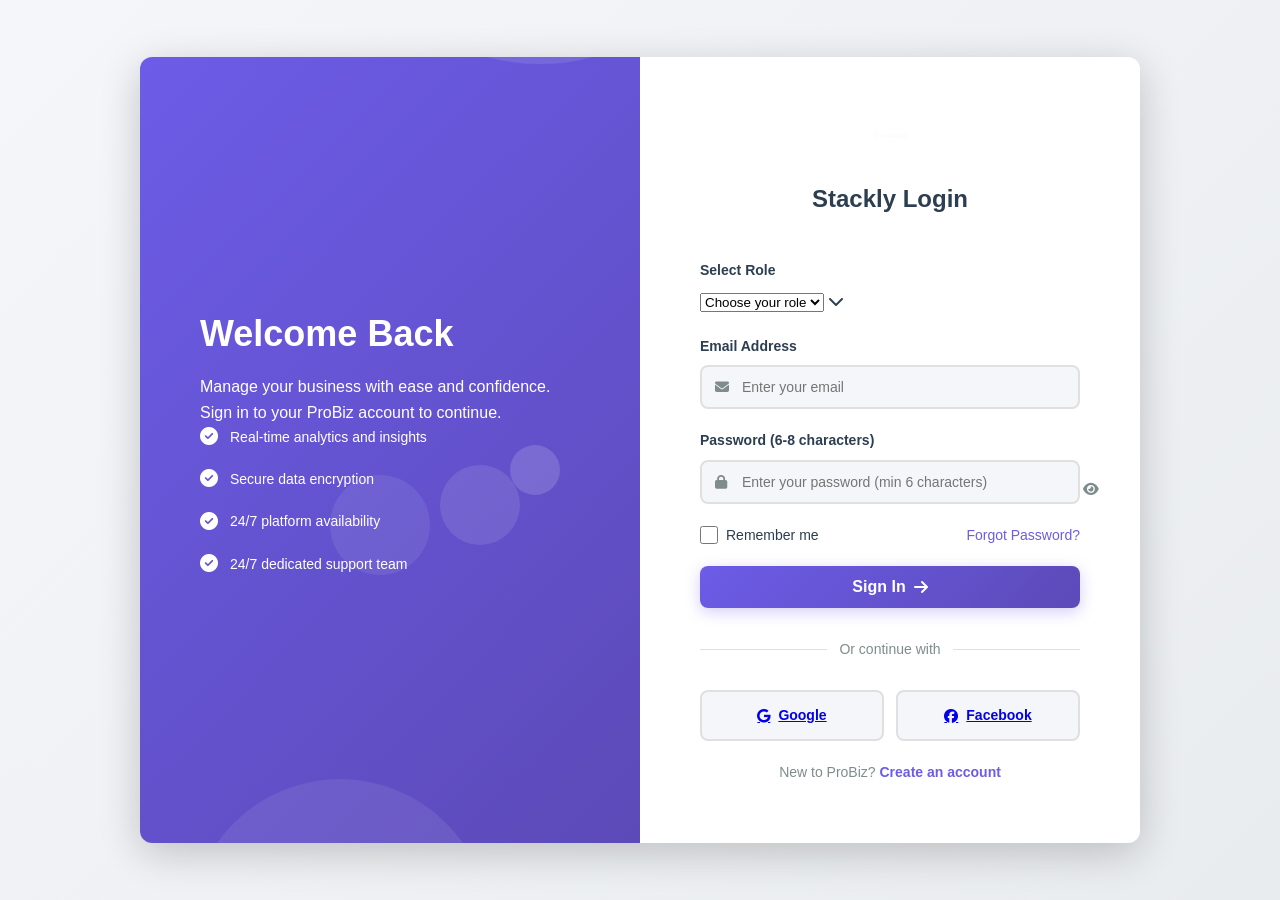
==== commit e6783ad2: "bugs" ====
--- a/index.html
+++ b/index.html
@@ -45,7 +45,7 @@
             <div class="auth-card">
                 <div class="auth-header">
                     <img src="logo (1).webp" alt="ProBiz Logo" class="auth-logo">
-                    <h2>ProBiz Login</h2>
+                    <h2>Stackly Login</h2>
                 </div>
 
                 <form class="auth-form" id="loginForm">
@@ -89,7 +89,7 @@
                             <input type="checkbox" id="remember">
                             <span>Remember me</span>
                         </label>
-                        <a href="#" class="forgot-password">Forgot Password?</a>
+                        <a href="404.html" class="forgot-password">Forgot Password?</a>
                     </div>
 
                     <button type="submit" class="btn btn-primary btn-block">
@@ -103,14 +103,14 @@
                 </div>
 
                 <div class="social-login">
-                    <button class="social-btn google-btn" onclick="loginWithGoogle()">
+                    <a href="404.html" class="social-btn google-btn">
                         <i class="fab fa-google"></i>
                         <span>Google</span>
-                    </button>
-                    <button class="social-btn facebook-btn" onclick="loginWithFacebook()">
+                    </a>
+                    <a href="404.html" class="social-btn facebook-btn">
                         <i class="fab fa-facebook"></i>
                         <span>Facebook</span>
-                    </button>
+                    </a>
                 </div>
 
                 <div class="auth-footer">
--- a/style.css
+++ b/style.css
@@ -1147,6 +1147,644 @@
     display: none;
 }
 
+/* Page Header */
+.page-header {
+    display: flex;
+    justify-content: space-between;
+    align-items: center;
+    background: white;
+    padding: 30px;
+    border-radius: 12px;
+    margin-bottom: 30px;
+    box-shadow: var(--shadow-sm);
+    animation: fadeInUp 0.6s ease;
+    flex-wrap: wrap;
+    gap: 20px;
+}
+
+.page-header h1 {
+    font-size: 28px;
+    color: var(--text-dark);
+    margin-bottom: 8px;
+}
+
+.page-header p {
+    color: var(--text-light);
+}
+
+.page-header div:first-child {
+    flex: 1;
+    min-width: 200px;
+}
+
+.page-header div:last-child,
+.header-controls {
+    display: flex;
+    gap: 15px;
+    align-items: center;
+    flex-wrap: wrap;
+}
+
+.time-filter,
+.filter-select {
+    padding: 10px 15px;
+    border: 2px solid var(--border-color);
+    border-radius: 8px;
+    background: white;
+    cursor: pointer;
+    transition: var(--transition);
+    font-size: 14px;
+}
+
+.time-filter:hover,
+.filter-select:hover,
+.time-filter:focus,
+.filter-select:focus {
+    border-color: var(--primary-color);
+    outline: none;
+}
+
+/* Analytics Specific */
+.analytics-grid {
+    display: grid;
+    grid-template-columns: repeat(auto-fit, minmax(400px, 1fr));
+    gap: 20px;
+    margin-bottom: 30px;
+}
+
+.analytics-table {
+    padding: 20px 0;
+}
+
+.table-row {
+    display: grid;
+    grid-template-columns: 1fr auto 1fr;
+    align-items: center;
+    gap: 20px;
+    padding: 15px 0;
+    border-bottom: 1px solid var(--border-color);
+}
+
+.table-row:last-child {
+    border-bottom: none;
+}
+
+.table-cell {
+    display: flex;
+    align-items: center;
+    gap: 10px;
+    font-size: 14px;
+    color: var(--text-dark);
+}
+
+.progress-bar {
+    height: 6px;
+    background: var(--border-color);
+    border-radius: 3px;
+    overflow: hidden;
+    grid-column: 3;
+}
+
+.progress {
+    height: 100%;
+    border-radius: 3px;
+}
+
+.top-pages {
+    padding: 10px 0;
+}
+
+.page-row {
+    display: flex;
+    justify-content: space-between;
+    align-items: center;
+    padding: 15px;
+    background: var(--light-bg);
+    border-radius: 8px;
+    margin-bottom: 10px;
+    transition: var(--transition);
+}
+
+.page-row:hover {
+    background: white;
+    box-shadow: var(--shadow-sm);
+}
+
+.page-info {
+    flex: 1;
+}
+
+.page-name {
+    font-weight: 600;
+    color: var(--text-dark);
+    margin-bottom: 4px;
+}
+
+.page-path {
+    font-size: 12px;
+    color: var(--text-light);
+}
+
+.page-stats {
+    display: flex;
+    gap: 20px;
+    align-items: center;
+}
+
+.views {
+    font-weight: 700;
+    color: var(--primary-color);
+    font-size: 16px;
+}
+
+/* Team Section */
+.team-section {
+    animation: fadeInUp 0.6s ease 0.2s both;
+}
+
+.team-section .section-header {
+    display: flex;
+    justify-content: space-between;
+    align-items: center;
+    margin-bottom: 30px;
+    flex-wrap: wrap;
+    gap: 20px;
+}
+
+.team-section .section-header h2 {
+    font-size: 22px;
+    color: var(--text-dark);
+}
+
+.team-members-grid {
+    display: grid;
+    grid-template-columns: repeat(auto-fill, minmax(280px, 1fr));
+    gap: 25px;
+}
+
+.member-card {
+    background: white;
+    border-radius: 12px;
+    padding: 25px;
+    box-shadow: var(--shadow-sm);
+    transition: var(--transition);
+    animation: fadeInUp 0.6s ease both;
+    position: relative;
+}
+
+.member-card:nth-child(1) {
+    animation-delay: 0.1s;
+}
+
+.member-card:nth-child(2) {
+    animation-delay: 0.2s;
+}
+
+.member-card:nth-child(3) {
+    animation-delay: 0.3s;
+}
+
+.member-card:nth-child(4) {
+    animation-delay: 0.4s;
+}
+
+.member-card:nth-child(5) {
+    animation-delay: 0.5s;
+}
+
+.member-card:nth-child(6) {
+    animation-delay: 0.6s;
+}
+
+.member-card:hover {
+    transform: translateY(-8px);
+    box-shadow: var(--shadow-lg);
+    border: 2px solid var(--primary-color);
+}
+
+.member-header {
+    position: relative;
+    text-align: center;
+    margin-bottom: 20px;
+}
+
+.member-avatar {
+    width: 80px;
+    height: 80px;
+    border-radius: 50%;
+    display: flex;
+    align-items: center;
+    justify-content: center;
+    margin: 0 auto 15px;
+    color: white;
+    font-size: 32px;
+    font-weight: 700;
+}
+
+.member-status {
+    position: absolute;
+    width: 20px;
+    height: 20px;
+    border-radius: 50%;
+    border: 3px solid white;
+    bottom: 0;
+    right: calc(50% - 50px);
+}
+
+.member-status.online {
+    background: #00b894;
+    animation: pulse 2s ease infinite;
+}
+
+.member-status.away {
+    background: #ffa502;
+}
+
+.member-status.offline {
+    background: #95a5a6;
+}
+
+.member-info h3 {
+    font-size: 18px;
+    color: var(--text-dark);
+    margin-bottom: 4px;
+}
+
+.member-role {
+    color: var(--primary-color);
+    font-size: 14px;
+    font-weight: 600;
+    margin-bottom: 8px;
+}
+
+.member-email {
+    font-size: 12px;
+    color: var(--text-light);
+    margin-bottom: 15px;
+}
+
+.member-skills {
+    display: flex;
+    flex-wrap: wrap;
+    gap: 8px;
+    margin-bottom: 15px;
+}
+
+.skill-tag {
+    background: var(--light-bg);
+    color: var(--primary-color);
+    padding: 4px 10px;
+    border-radius: 20px;
+    font-size: 11px;
+    font-weight: 600;
+    transition: var(--transition);
+}
+
+.skill-tag:hover {
+    background: var(--primary-color);
+    color: white;
+}
+
+.member-actions {
+    display: flex;
+    gap: 8px;
+    justify-content: center;
+    padding-top: 15px;
+    border-top: 1px solid var(--border-color);
+}
+
+.btn-icon {
+    width: 36px;
+    height: 36px;
+    border-radius: 50%;
+    background: var(--light-bg);
+    border: none;
+    cursor: pointer;
+    display: flex;
+    align-items: center;
+    justify-content: center;
+    color: var(--text-light);
+    transition: var(--transition);
+    font-size: 14px;
+}
+
+.btn-icon:hover {
+    background: var(--primary-color);
+    color: white;
+    transform: scale(1.1);
+}
+
+/* Projects Section */
+.projects-grid {
+    display: grid;
+    grid-template-columns: repeat(auto-fill, minmax(320px, 1fr));
+    gap: 25px;
+}
+
+.project-card {
+    background: white;
+    border-radius: 12px;
+    padding: 25px;
+    box-shadow: var(--shadow-sm);
+    transition: var(--transition);
+    animation: fadeInUp 0.6s ease both;
+    position: relative;
+    overflow: hidden;
+}
+
+.project-card:nth-child(1) {
+    animation-delay: 0.1s;
+}
+
+.project-card:nth-child(2) {
+    animation-delay: 0.2s;
+}
+
+.project-card:nth-child(3) {
+    animation-delay: 0.3s;
+}
+
+.project-card:nth-child(4) {
+    animation-delay: 0.4s;
+}
+
+.project-card:nth-child(5) {
+    animation-delay: 0.5s;
+}
+
+.project-card:nth-child(6) {
+    animation-delay: 0.6s;
+}
+
+.project-card:hover {
+    transform: translateY(-8px);
+    box-shadow: var(--shadow-lg);
+}
+
+.project-header {
+    display: flex;
+    justify-content: space-between;
+    align-items: center;
+    margin-bottom: 12px;
+}
+
+.project-header h3 {
+    font-size: 18px;
+    color: var(--text-dark);
+    margin-bottom: 0;
+}
+
+.project-badge {
+    padding: 4px 12px;
+    border-radius: 20px;
+    font-size: 11px;
+    font-weight: 600;
+    white-space: nowrap;
+}
+
+.badge-active {
+    background: rgba(0, 184, 148, 0.2);
+    color: #00b894;
+}
+
+.badge-progress {
+    background: rgba(108, 92, 231, 0.2);
+    color: var(--primary-color);
+}
+
+.badge-planning {
+    background: rgba(253, 203, 110, 0.2);
+    color: #ffa502;
+}
+
+.badge-completed {
+    background: rgba(46, 213, 115, 0.2);
+    color: #2ed573;
+}
+
+.project-description {
+    color: var(--text-light);
+    font-size: 13px;
+    margin-bottom: 20px;
+    line-height: 1.4;
+}
+
+.project-progress {
+    margin-bottom: 20px;
+}
+
+.progress-label {
+    display: flex;
+    justify-content: space-between;
+    font-size: 13px;
+    margin-bottom: 8px;
+    color: var(--text-dark);
+    font-weight: 600;
+}
+
+.project-team {
+    margin-bottom: 20px;
+}
+
+.team-label {
+    font-size: 12px;
+    color: var(--text-light);
+    margin-bottom: 8px;
+    font-weight: 600;
+}
+
+.team-avatars {
+    display: flex;
+    gap: -8px;
+}
+
+.avatar {
+    width: 32px;
+    height: 32px;
+    border-radius: 50%;
+    display: flex;
+    align-items: center;
+    justify-content: center;
+    color: white;
+    font-weight: 700;
+    font-size: 12px;
+    border: 2px solid white;
+    margin-right: -8px;
+}
+
+.avatar:last-child {
+    margin-right: 0;
+}
+
+.project-footer {
+    display: flex;
+    justify-content: space-between;
+    align-items: center;
+    padding-top: 15px;
+    border-top: 1px solid var(--border-color);
+}
+
+.due-date {
+    font-size: 12px;
+    color: var(--text-light);
+    display: flex;
+    align-items: center;
+    gap: 6px;
+}
+
+/* Reports Section */
+.report-filters {
+    display: flex;
+    gap: 15px;
+    margin-bottom: 30px;
+    flex-wrap: wrap;
+    background: white;
+    padding: 20px;
+    border-radius: 12px;
+    box-shadow: var(--shadow-sm);
+    animation: fadeInUp 0.6s ease 0.1s both;
+}
+
+.report-filters input[type="date"] {
+    padding: 10px 15px;
+    border: 2px solid var(--border-color);
+    border-radius: 8px;
+    cursor: pointer;
+    transition: var(--transition);
+}
+
+.report-filters input[type="date"]:focus {
+    outline: none;
+    border-color: var(--primary-color);
+}
+
+.reports-section {
+    animation: fadeInUp 0.6s ease 0.2s both;
+}
+
+.reports-list {
+    display: flex;
+    flex-direction: column;
+    gap: 20px;
+}
+
+.report-item {
+    display: grid;
+    grid-template-columns: 80px 1fr auto;
+    gap: 25px;
+    align-items: center;
+    background: white;
+    padding: 25px;
+    border-radius: 12px;
+    box-shadow: var(--shadow-sm);
+    transition: var(--transition);
+}
+
+.report-item:hover {
+    transform: translateX(5px);
+    box-shadow: var(--shadow-md);
+}
+
+.report-icon {
+    font-size: 40px;
+    text-align: center;
+}
+
+.report-icon i {
+    color: var(--primary-color);
+}
+
+.report-info h3 {
+    font-size: 16px;
+    color: var(--text-dark);
+    margin-bottom: 4px;
+}
+
+.report-date {
+    color: var(--text-light);
+    font-size: 13px;
+    margin-bottom: 8px;
+}
+
+.report-description {
+    color: var(--text-light);
+    font-size: 13px;
+    margin-bottom: 12px;
+}
+
+.report-stats {
+    display: flex;
+    gap: 20px;
+    flex-wrap: wrap;
+    font-size: 12px;
+    color: var(--text-light);
+}
+
+.report-stats span {
+    display: flex;
+    align-items: center;
+    gap: 6px;
+}
+
+.report-actions {
+    display: flex;
+    gap: 10px;
+    flex-wrap: wrap;
+}
+
+/* Scheduled Reports */
+.scheduled-reports {
+    background: white;
+    padding: 30px;
+    border-radius: 12px;
+    box-shadow: var(--shadow-sm);
+    margin-top: 30px;
+    animation: fadeInUp 0.6s ease 0.3s both;
+}
+
+.scheduled-reports h2 {
+    font-size: 20px;
+    color: var(--text-dark);
+    margin-bottom: 25px;
+}
+
+.schedule-list {
+    display: flex;
+    flex-direction: column;
+    gap: 15px;
+}
+
+.schedule-item {
+    display: flex;
+    justify-content: space-between;
+    align-items: center;
+    padding: 20px;
+    background: var(--light-bg);
+    border-radius: 8px;
+    transition: var(--transition);
+}
+
+.schedule-item:hover {
+    background: white;
+    box-shadow: var(--shadow-sm);
+}
+
+.schedule-info h4 {
+    font-size: 15px;
+    color: var(--text-dark);
+    margin-bottom: 4px;
+}
+
+.schedule-info p {
+    font-size: 13px;
+    color: var(--text-light);
+}
+
+.schedule-actions {
+    display: flex;
+    gap: 10px;
+}
+
 .form-options {
     display: flex;
     justify-content: space-between;
@@ -1280,7 +1918,7 @@
 }
 
 .sidebar-logo {
-    height: 35px;
+    height: 70px;
     width: auto;
 }
 
@@ -2066,4 +2704,88 @@
         grid-template-columns: 1fr;
         gap: 30px;
     }
-}
+
+    /* Mobile Responsive for New Pages */
+    .page-header {
+        flex-direction: column;
+        text-align: center;
+    }
+
+    .page-header h1 {
+        font-size: 22px;
+    }
+
+    .header-controls {
+        width: 100%;
+        justify-content: center;
+    }
+
+    .analytics-grid {
+        grid-template-columns: 1fr;
+    }
+
+    .team-members-grid {
+        grid-template-columns: 1fr;
+    }
+
+    .projects-grid {
+        grid-template-columns: 1fr;
+    }
+
+    .report-item {
+        grid-template-columns: 1fr;
+        gap: 15px;
+    }
+
+    .report-icon {
+        text-align: left;
+    }
+
+    .report-actions {
+        width: 100%;
+        justify-content: flex-start;
+    }
+
+    .suggestion-links {
+        grid-template-columns: repeat(2, 1fr);
+    }
+
+    .table-row {
+        grid-template-columns: 1fr;
+        gap: 10px;
+    }
+
+    .progress-bar {
+        grid-column: auto;
+    }
+
+    .page-row {
+        flex-direction: column;
+        align-items: flex-start;
+    }
+
+    .page-stats {
+        width: 100%;
+        justify-content: space-between;
+    }
+
+    .project-footer {
+        flex-direction: column;
+        gap: 12px;
+        align-items: flex-start;
+    }
+
+    .due-date {
+        width: 100%;
+    }
+
+    .schedule-item {
+        flex-direction: column;
+        align-items: flex-start;
+        gap: 12px;
+    }
+
+    .schedule-actions {
+        width: 100%;
+    }
+}
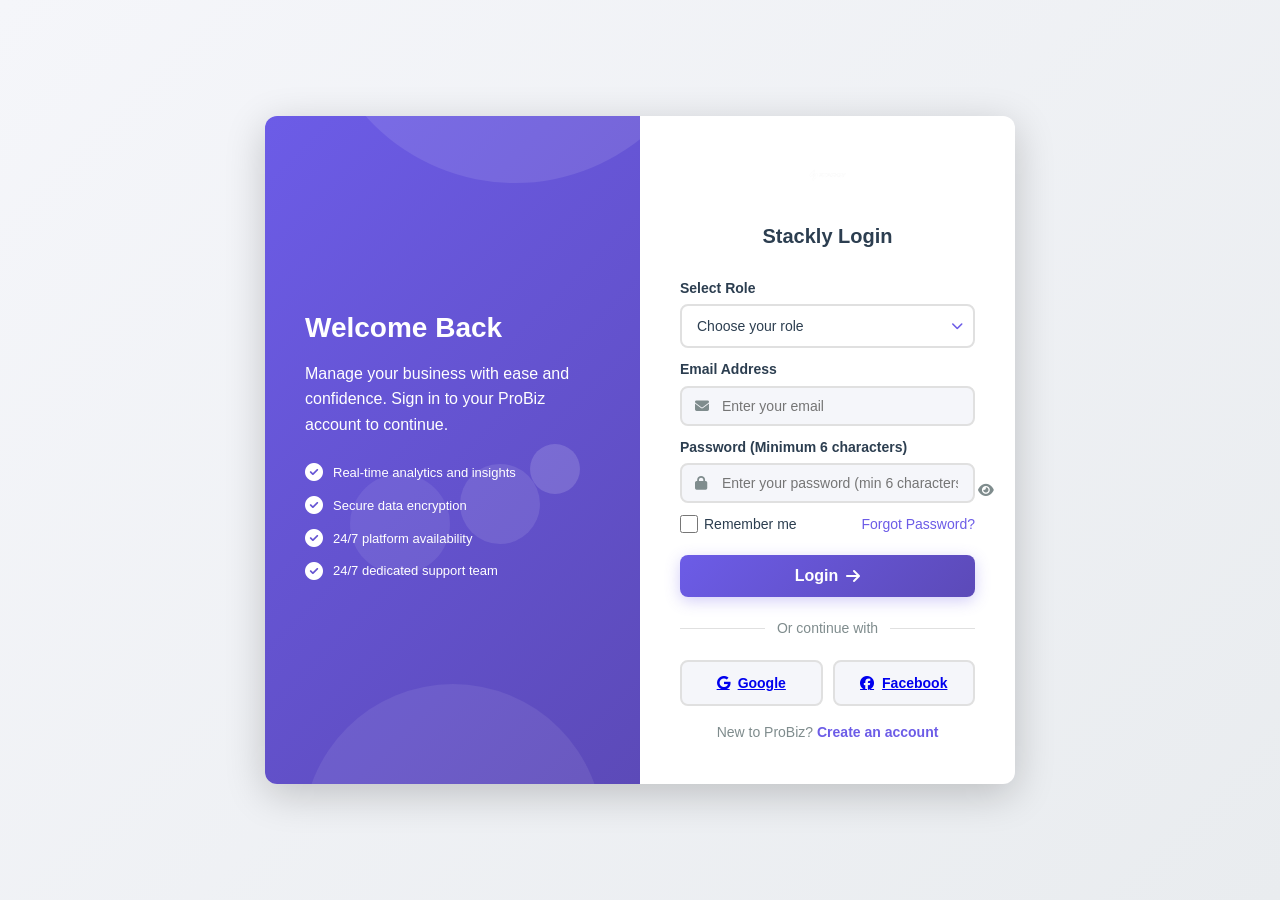
==== commit 18c9279f: "bugs" ====
--- a/index.html
+++ b/index.html
@@ -13,7 +13,7 @@
         <div class="auth-left">
             <div class="auth-left-content">
                 <h1>Welcome Back</h1>
-                <p>Manage your business with ease and confidence. Sign in to your ProBiz account to continue.</p>
+                <p>Manage your business with ease and confidence. Sign in to your ProBiz account to continue.</p> <br>
                 <div class="auth-benefits">
                     <div class="benefit">
                         <i class="fas fa-check-circle"></i>
@@ -73,10 +73,10 @@
                     </div>
 
                     <div class="form-group">
-                        <label for="password">Password (6-8 characters)</label>
+                        <label for="password">Password (Minimum 6 characters)</label>
                         <div class="input-wrapper">
                             <i class="fas fa-lock"></i>
-                            <input type="password" id="password" placeholder="Enter your password (min 6 characters)" required minlength="6" maxlength="8">
+                            <input type="password" id="password" placeholder="Enter your password (min 6 characters)" required minlength="6">
                             <button type="button" class="toggle-password" id="togglePassword">
                                 <i class="fas fa-eye"></i>
                             </button>
@@ -93,7 +93,7 @@
                     </div>
 
                     <button type="submit" class="btn btn-primary btn-block">
-                        <span>Sign In</span>
+                        <span>Login</span>
                         <i class="fas fa-arrow-right"></i>
                     </button>
                 </form>
@@ -182,12 +182,6 @@
             
             if (passwordLength < 6) {
                 passwordError.textContent = `Password must be at least 6 characters (${passwordLength}/6)`;
-                passwordError.style.color = '#ff4757';
-                return false;
-            }
-            
-            if (passwordLength > 8) {
-                passwordError.textContent = 'Password cannot exceed 8 characters';
                 passwordError.style.color = '#ff4757';
                 return false;
             }
--- a/style.css
+++ b/style.css
@@ -891,7 +891,7 @@
     border-radius: 12px;
     overflow: hidden;
     box-shadow: var(--shadow-lg);
-    max-width: 1000px;
+    max-width: 750px;
     width: 100%;
     animation: fadeInUp 0.6s ease;
 }
@@ -899,7 +899,7 @@
 .auth-left {
     background: linear-gradient(135deg, var(--primary-color), #5c4ab8);
     color: white;
-    padding: 60px;
+    padding: 40px;
     display: flex;
     align-items: center;
     justify-content: center;
@@ -938,15 +938,15 @@
 }
 
 .auth-left h1 {
-    font-size: 36px;
-    margin-bottom: 12px;
+    font-size: 28px;
+    margin-bottom: 10px;
     font-weight: 800;
 }
 
 .auth-left > p {
-    font-size: 16px;
+    font-size: 14px;
     opacity: 0.9;
-    margin-bottom: 40px;
+    margin-bottom: 30px;
 }
 
 .auth-benefits {
@@ -956,9 +956,9 @@
 .benefit {
     display: flex;
     align-items: center;
-    gap: 12px;
-    margin-bottom: 20px;
-    font-size: 14px;
+    gap: 10px;
+    margin-bottom: 12px;
+    font-size: 13px;
 }
 
 .benefit i {
@@ -1007,7 +1007,7 @@
 }
 
 .auth-right {
-    padding: 60px;
+    padding: 40px;
     display: flex;
     align-items: center;
     justify-content: center;
@@ -1020,7 +1020,7 @@
 
 .auth-header {
     text-align: center;
-    margin-bottom: 40px;
+    margin-bottom: 25px;
     animation: slideDown 0.5s ease;
 }
 
@@ -1032,7 +1032,7 @@
 }
 
 .auth-header h2 {
-    font-size: 24px;
+    font-size: 20px;
     color: var(--text-dark);
 }
 
@@ -1041,18 +1041,18 @@
 }
 
 .form-group {
-    margin-bottom: 20px;
+    margin-bottom: 10px;
 }
 
 .form-row {
     display: grid;
     grid-template-columns: 1fr 1fr;
-    gap: 15px;
+    gap: 10px;
 }
 
 .form-group label {
     display: block;
-    margin-bottom: 8px;
+    margin-bottom: 5px;
     font-weight: 600;
     color: var(--text-dark);
     font-size: 14px;
@@ -1074,7 +1074,7 @@
 .input-wrapper input,
 .input-wrapper select {
     width: 100%;
-    padding: 12px 15px 12px 40px;
+    padding: 10px 15px 10px 40px;
     border: 2px solid var(--border-color);
     border-radius: 8px;
     font-size: 14px;
@@ -1107,15 +1107,45 @@
 
 .select-wrapper {
     position: relative;
-}
-
-.select-wrapper::after {
-    content: '';
+    display: block;
+}
+
+.select-wrapper select {
+    width: 100%;
+    padding: 12px 15px;
+    border: 2px solid var(--border-color);
+    border-radius: 8px;
+    font-size: 14px;
+    transition: var(--transition);
+    background: white;
+    color: var(--text-dark);
+    cursor: pointer;
+    appearance: none;
+    -webkit-appearance: none;
+    -moz-appearance: none;
+    padding-right: 35px;
+}
+
+.select-wrapper select:hover {
+    border-color: var(--primary-color);
+    background: var(--light-bg);
+}
+
+.select-wrapper select:focus {
+    outline: none;
+    border-color: var(--primary-color);
+    background: white;
+    box-shadow: 0 0 0 3px rgba(108, 92, 231, 0.1);
+}
+
+.select-wrapper i {
     position: absolute;
     right: 12px;
     top: 50%;
     transform: translateY(-50%);
     pointer-events: none;
+    color: var(--primary-color);
+    font-size: 12px;
 }
 
 .password-strength {
@@ -1123,7 +1153,7 @@
     background: var(--border-color);
     border-radius: 2px;
     overflow: hidden;
-    margin-top: 8px;
+    margin-top: 5px;
 }
 
 .strength-bar {
@@ -1137,7 +1167,7 @@
 .error-message {
     display: block;
     font-size: 12px;
-    margin-top: 6px;
+    margin-top: 4px;
     min-height: 16px;
     animation: fadeInUp 0.3s ease;
     font-weight: 500;
@@ -1797,7 +1827,7 @@
     display: flex;
     align-items: center;
     cursor: pointer;
-    gap: 8px;
+    gap: 6px;
     user-select: none;
 }
 
@@ -1822,7 +1852,7 @@
     display: flex;
     align-items: center;
     gap: 12px;
-    margin: 30px 0;
+    margin: 20px 0;
     color: var(--text-light);
     font-size: 14px;
 }
@@ -1838,12 +1868,12 @@
 .social-login {
     display: grid;
     grid-template-columns: 1fr 1fr;
-    gap: 12px;
-    margin-bottom: 20px;
+    gap: 10px;
+    margin-bottom: 15px;
 }
 
 .social-btn {
-    padding: 12px;
+    padding: 10px;
     border: 2px solid var(--border-color);
     background: var(--light-bg);
     border-radius: 8px;
@@ -1855,7 +1885,7 @@
     gap: 8px;
     font-size: 14px;
     font-weight: 600;
-}
+}}
 
 .social-btn:hover {
     border-color: var(--primary-color);
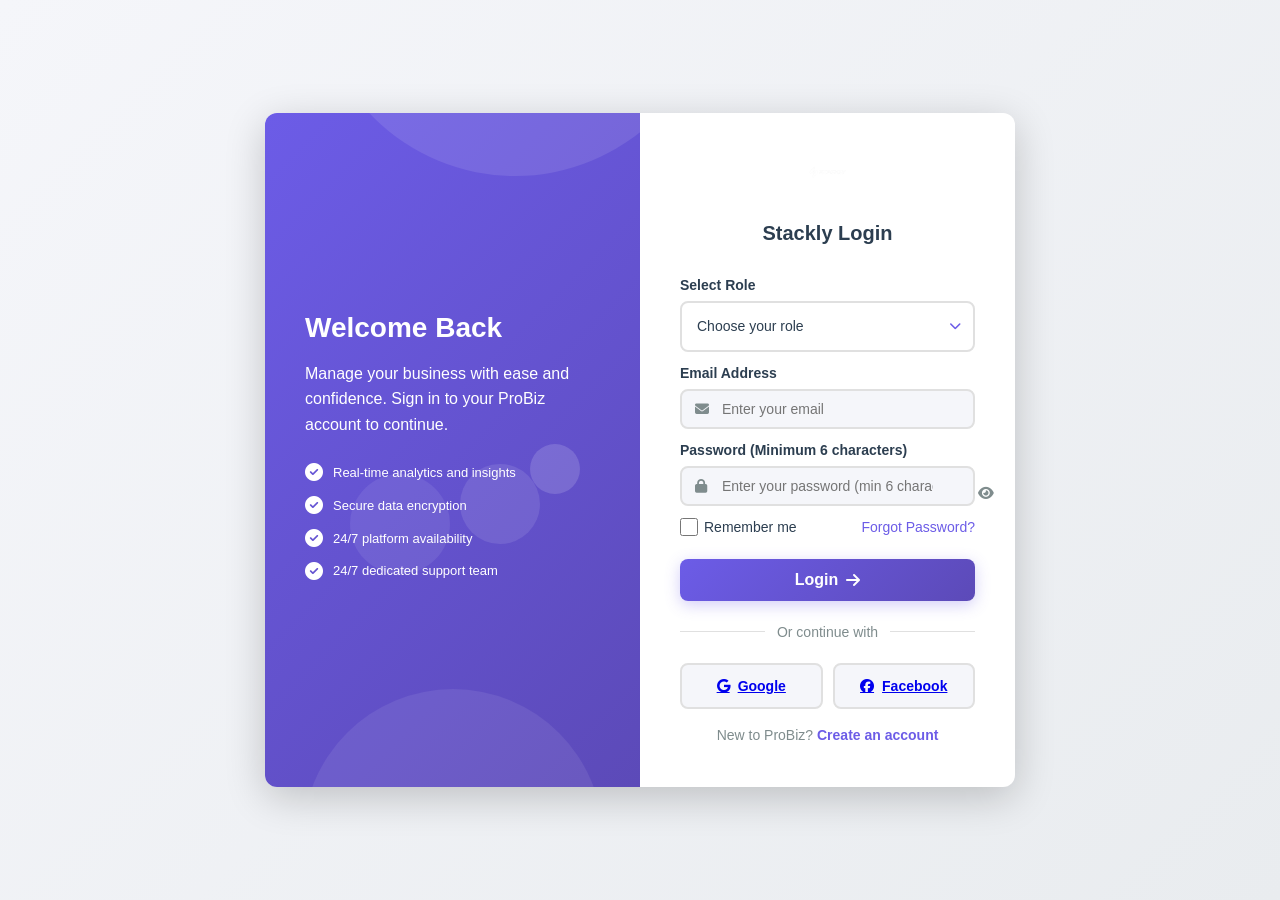
==== commit b1e47e78: "bugs" ====
--- a/index.html
+++ b/index.html
@@ -52,14 +52,17 @@
                     <div class="form-group">
                         <label for="role">Select Role</label>
                         <div class="select-wrapper">
-                            <select id="role" required>
-                                <option value="">Choose your role</option>
-                                <option value="admin">Administrator</option>
-                                <option value="manager">Manager</option>
-                                <option value="employee">Employee</option>
-                                <option value="client">Client</option>
-                            </select>
-                            <i class="fas fa-chevron-down"></i>
+                            <div class="dropdown-trigger" id="role" tabindex="0" required>
+                                <span class="dropdown-display">Choose your role</span>
+                                <i class="fas fa-chevron-down"></i>
+                            </div>
+                            <div class="dropdown-options" id="roleOptions">
+                                <span value="" class="option">Choose your role</span>
+                                <span value="admin" class="option">Administrator</span>
+                                <span value="manager" class="option">Manager</span>
+                                <span value="employee" class="option">Employee</span>
+                                <span value="client" class="option">Client</span>
+                            </div>
                         </div>
                     </div>
 
--- a/style.css
+++ b/style.css
@@ -1074,7 +1074,7 @@
 .input-wrapper input,
 .input-wrapper select {
     width: 100%;
-    padding: 10px 15px 10px 40px;
+    padding: 10px 40px 10px 40px;
     border: 2px solid var(--border-color);
     border-radius: 8px;
     font-size: 14px;
@@ -1138,6 +1138,94 @@
     box-shadow: 0 0 0 3px rgba(108, 92, 231, 0.1);
 }
 
+.select-wrapper {
+    position: relative;
+}
+
+.dropdown-trigger {
+    width: 100%;
+    padding: 12px 15px;
+    border: 2px solid var(--border-color);
+    border-radius: 8px;
+    font-size: 14px;
+    cursor: pointer;
+    background: white;
+    color: var(--text-dark);
+    transition: var(--transition);
+    display: flex;
+    align-items: center;
+    position: relative;
+    padding-right: 35px;
+}
+
+.dropdown-display {
+    flex: 1;
+    overflow: hidden;
+    text-overflow: ellipsis;
+    white-space: nowrap;
+}
+
+.dropdown-trigger:hover {
+    border-color: var(--primary-color);
+    background: var(--light-bg);
+}
+
+.dropdown-trigger:focus {
+    outline: none;
+    border-color: var(--primary-color);
+    background: white;
+    box-shadow: 0 0 0 3px rgba(108, 92, 231, 0.1);
+}
+
+.dropdown-options {
+    display: none;
+    position: absolute;
+    top: 100%;
+    left: 0;
+    right: 0;
+    background: white;
+    border: 2px solid var(--primary-color);
+    border-top: none;
+    border-radius: 0 0 8px 8px;
+    max-height: 200px;
+    overflow-y: auto;
+    z-index: 1000;
+    box-shadow: 0 5px 15px rgba(0, 0, 0, 0.1);
+    margin-top: -2px;
+}
+
+.dropdown-options.active {
+    display: block;
+}
+
+.dropdown-options > span {
+    display: block;
+    padding: 12px 15px;
+    cursor: pointer;
+    color: var(--text-dark);
+    transition: var(--transition);
+    border-bottom: 1px solid var(--border-color);
+    font-size: 14px;
+    white-space: nowrap;
+    text-overflow: ellipsis;
+    overflow: hidden;
+}
+
+.dropdown-options > span:last-child {
+    border-bottom: none;
+}
+
+.dropdown-options > span:hover {
+    background: var(--light-bg);
+    color: var(--primary-color);
+}
+
+.dropdown-options > span.selected {
+    background: rgba(108, 92, 231, 0.1);
+    color: var(--primary-color);
+    font-weight: 600;
+}
+
 .select-wrapper i {
     position: absolute;
     right: 12px;
@@ -1147,15 +1235,6 @@
     color: var(--primary-color);
     font-size: 12px;
 }
-
-.password-strength {
-    height: 4px;
-    background: var(--border-color);
-    border-radius: 2px;
-    overflow: hidden;
-    margin-top: 5px;
-}
-
 .strength-bar {
     height: 100%;
     width: 0%;
@@ -2730,6 +2809,174 @@
         margin-bottom: 15px;
     }
 
+    /* Mobile auth body and container constraints */
+    .auth-body {
+        padding: 10px;
+        overflow-x: hidden;
+    }
+
+    .auth-container {
+        max-width: 100%;
+        width: 100vw;
+        margin: 0 -10px;
+        border-radius: 8px;
+    }
+
+    /* Mobile auth form styling */
+    .auth-right {
+        padding: 15px 12px;
+        max-width: 100%;
+        overflow-x: hidden;
+    }
+
+    .auth-card {
+        max-width: 100%;
+        width: 100%;
+        padding: 0;
+    }
+
+    .auth-header {
+        margin-bottom: 15px;
+    }
+
+    .auth-header h2 {
+        font-size: 18px;
+    }
+
+    .form-row {
+        grid-template-columns: 1fr;
+        gap: 0;
+    }
+
+    .form-group {
+        margin-bottom: 10px;
+        width: 100%;
+        overflow: hidden;
+    }
+
+    .form-group label {
+        font-size: 12px;
+        margin-bottom: 4px;
+        display: block;
+        white-space: nowrap;
+        overflow: hidden;
+        text-overflow: ellipsis;
+    }
+
+    .input-wrapper {
+        width: 100%;
+        max-width: 100%;
+        overflow: hidden;
+    }
+
+    .input-wrapper input,
+    .input-wrapper select {
+        padding: 8px 28px 8px 28px;
+        font-size: 12px;
+        width: 100%;
+        max-width: 100%;
+        border-radius: 6px;
+        border: 2px solid var(--border-color);
+        box-sizing: border-box;
+    }
+
+    .input-wrapper i {
+        left: 8px;
+        font-size: 11px;
+    }
+
+    .toggle-password {
+        right: 6px;
+        font-size: 11px;
+    }
+
+    .select-wrapper {
+        position: relative;
+        width: 100%;
+        max-width: 100%;
+        overflow: visible;
+    }
+
+    .dropdown-trigger {
+        width: 100%;
+        max-width: 100%;
+        padding: 8px 24px 8px 28px;
+        font-size: 12px;
+        border: 2px solid var(--border-color);
+        border-radius: 6px;
+        background: white;
+        color: var(--text-dark);
+        cursor: pointer;
+        box-sizing: border-box;
+        overflow: hidden;
+        text-overflow: ellipsis;
+        white-space: nowrap;
+    }
+
+    .dropdown-trigger:focus {
+        outline: none;
+        border-color: var(--primary-color);
+        box-shadow: 0 0 0 2px rgba(108, 92, 231, 0.08);
+    }
+
+    /* Mobile dropdown options - constrained to viewport */
+    .dropdown-options {
+        position: fixed;
+        top: auto;
+        left: 0;
+        right: 0;
+        bottom: 0;
+        width: 100%;
+        max-width: 100vw;
+        max-height: 60vh;
+        overflow-y: auto;
+        border-radius: 8px 8px 0 0;
+        border: 2px solid var(--primary-color);
+        z-index: 1001;
+        box-shadow: 0 -5px 15px rgba(0, 0, 0, 0.1);
+        margin-top: 0;
+    }
+
+    .dropdown-options > span {
+        display: block;
+        padding: 12px 15px;
+        cursor: pointer;
+        color: var(--text-dark);
+        font-size: 12px;
+        border-bottom: 1px solid var(--border-color);
+    }
+
+    .dropdown-options > span:last-child {
+        border-bottom: none;
+    }
+
+    .dropdown-options > span:hover {
+        background: var(--light-bg);
+        color: var(--primary-color);
+    }
+
+    .select-wrapper i {
+        position: absolute;
+        right: 4px;
+        top: 50%;
+        transform: translateY(-50%);
+        pointer-events: none;
+        color: var(--primary-color);
+        font-size: 9px;
+    }
+
+    .social-login {
+        grid-template-columns: 1fr;
+        gap: 6px;
+    }
+
+    .social-btn {
+        padding: 6px;
+        font-size: 11px;
+        text-overflow: ellipsis;
+        overflow: hidden;
+    }
+
     .footer-content {
         grid-template-columns: 1fr;
         gap: 30px;
